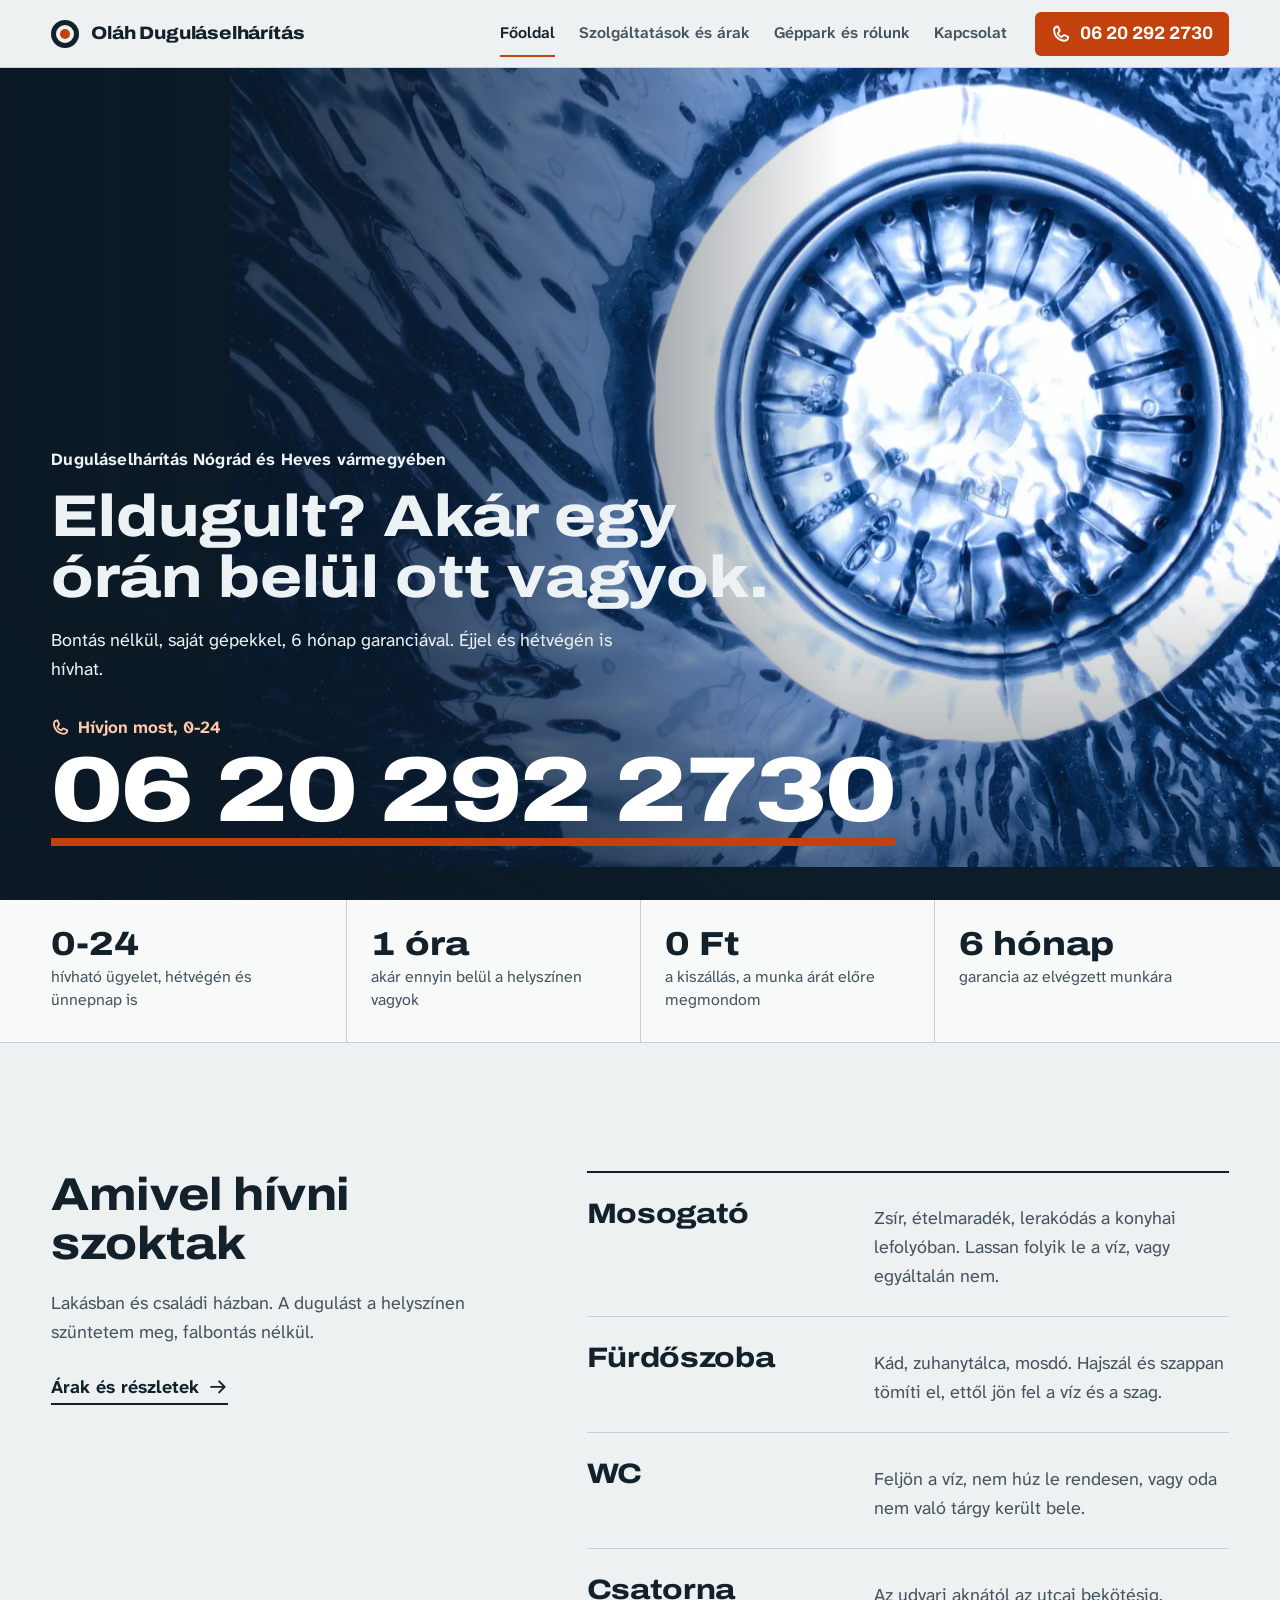
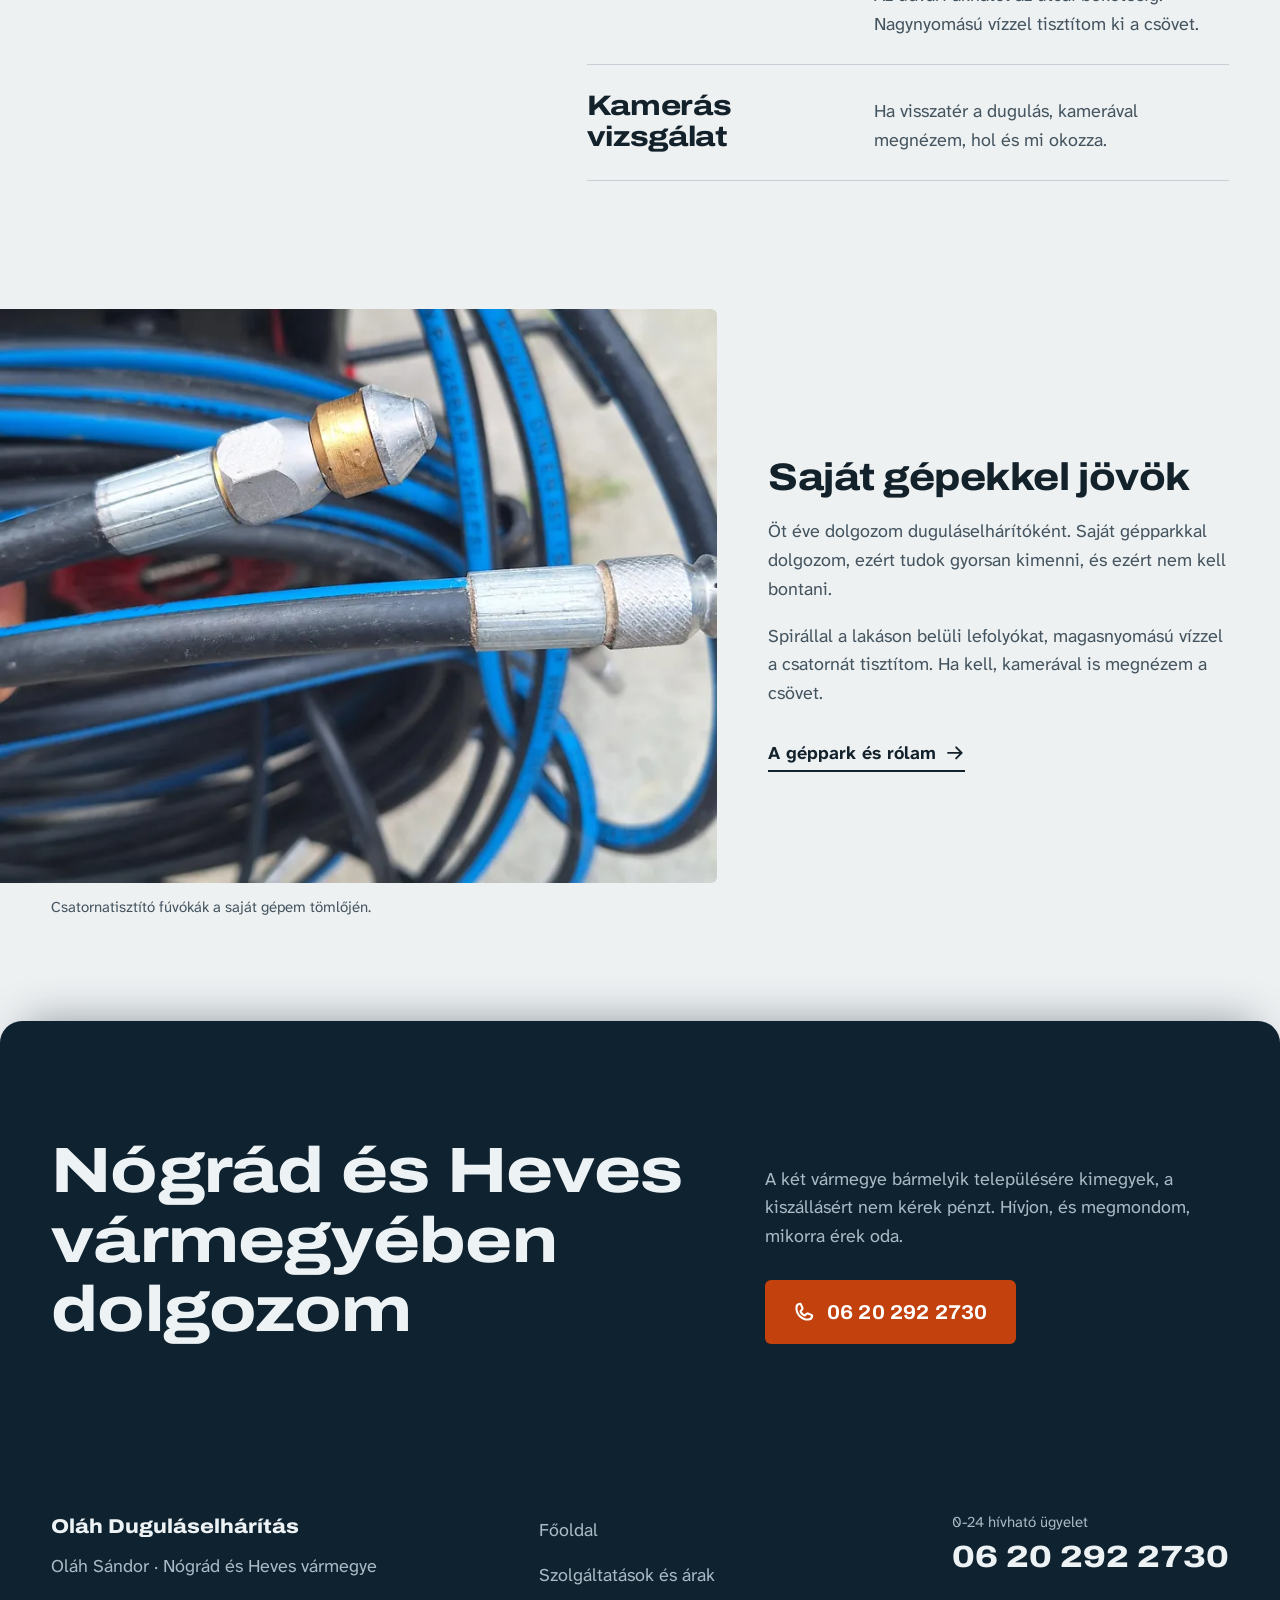
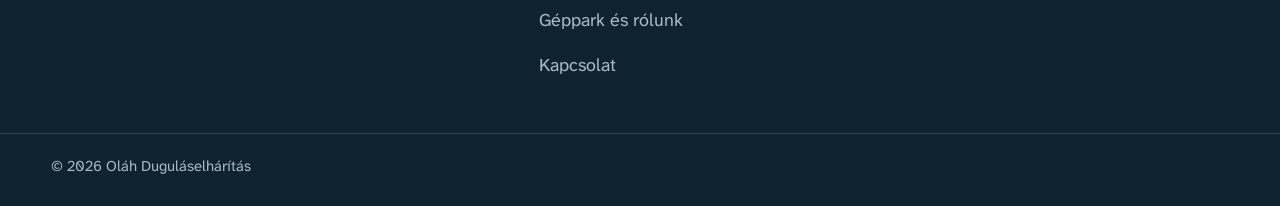
==== index.html @ 094a28f9 "Oláh Duguláselhárítás: 4 oldalas weboldal (főoldal, árak, géppark és rólam, kapcsolat)" ====
<!doctype html>
<!-- Cégnév: „Oláh Duguláselhárítás” munkanév, Sándorral egyeztetendő. Egy helyen állítható: tools/build.mjs, SITE.name -->
<html lang="hu">
<head>
<meta charset="utf-8">
<meta name="viewport" content="width=device-width, initial-scale=1">
<title>Duguláselhárítás 0-24 Nógrád és Heves · Oláh Sándor</title>
<meta name="description" content="Duguláselhárítás Nógrád és Heves vármegyében, 0-24. Akár 1 órán belül, bontás nélkül, ingyenes kiszállással, 6 hónap garanciával.">
<meta name="theme-color" content="#13212B">
<meta property="og:type" content="website">
<meta property="og:locale" content="hu_HU">
<meta property="og:title" content="Duguláselhárítás 0-24 Nógrád és Heves · Oláh Sándor">
<meta property="og:description" content="Duguláselhárítás Nógrád és Heves vármegyében, 0-24. Akár 1 órán belül, bontás nélkül, ingyenes kiszállással, 6 hónap garanciával.">
<meta property="og:image" content="media/gep-1100.webp">
<link rel="icon" href="favicon.svg" type="image/svg+xml">
<link rel="icon" href="favicon.ico" sizes="32x32">
<link rel="apple-touch-icon" href="apple-touch-icon.png">
<link rel="preload" href="fonts/archivo-latin.woff2" as="font" type="font/woff2">
<link rel="stylesheet" href="js/vendor/lenis.css">
<link rel="stylesheet" href="css/site.css?v=1">
<script>document.documentElement.classList.add('js')</script>
<script type="application/ld+json">{"@context":"https://schema.org","@graph":[{"@type":["Plumber","LocalBusiness"],"@id":"#vallalkozas","name":"Oláh Duguláselhárítás","founder":{"@type":"Person","name":"Oláh Sándor"},"telephone":"+36202922730","image":"media/gep-1100.webp","areaServed":[{"@type":"AdministrativeArea","name":"Nógrád vármegye"},{"@type":"AdministrativeArea","name":"Heves vármegye"}],"openingHoursSpecification":{"@type":"OpeningHoursSpecification","dayOfWeek":["Monday","Tuesday","Wednesday","Thursday","Friday","Saturday","Sunday"],"opens":"00:00","closes":"23:59"},"priceRange":"5 000-75 000 Ft","makesOffer":[{"@type":"Offer","itemOffered":{"@type":"Service","name":"Mosogató-duguláselhárítás"},"priceSpecification":{"@type":"PriceSpecification","priceCurrency":"HUF","minPrice":25000,"maxPrice":35000}},{"@type":"Offer","itemOffered":{"@type":"Service","name":"Fürdőszobai duguláselhárítás"},"priceSpecification":{"@type":"PriceSpecification","priceCurrency":"HUF","minPrice":25000,"maxPrice":35000}},{"@type":"Offer","itemOffered":{"@type":"Service","name":"WC-duguláselhárítás"},"priceSpecification":{"@type":"PriceSpecification","priceCurrency":"HUF","minPrice":30000,"maxPrice":45000}},{"@type":"Offer","itemOffered":{"@type":"Service","name":"Woma-csatornatisztítás"},"priceSpecification":{"@type":"PriceSpecification","priceCurrency":"HUF","minPrice":50000,"maxPrice":75000}},{"@type":"Offer","itemOffered":{"@type":"Service","name":"Szennyvízcsatorna-kamerázás"},"priceSpecification":{"@type":"PriceSpecification","priceCurrency":"HUF","minPrice":5000}}]},{"@type":"WebSite","name":"Oláh Duguláselhárítás","inLanguage":"hu"}]}</script>
</head>
<body class="page-fooldal">
<a class="skip" href="#tartalom">Ugrás a tartalomra</a>
<header class="site-head">
  <div class="wrap site-head__in">
    <a class="brand" href="index.html" aria-label="Oláh Duguláselhárítás, főoldal">
      <span class="brand__mark" aria-hidden="true"></span>
      <span class="brand__name">Oláh Duguláselhárítás</span>
    </a>
    <nav class="nav" id="fomenu" aria-label="Főmenü">
      <ul><li><a href="index.html" aria-current="page">Főoldal</a></li><li><a href="arak.html">Szolgáltatások és árak</a></li><li><a href="rolunk.html">Géppark és rólunk</a></li><li><a href="kapcsolat.html">Kapcsolat</a></li></ul>
      <a class="nav__tel" href="tel:+36202922730"><svg class="ico" viewBox="0 0 256 256" aria-hidden="true" focusable="false"><path fill="currentColor" d="M224,154.8l-47.09-21.11-.18-.08a19.94,19.94,0,0,0-19,1.75,13.08,13.08,0,0,0-1.12.84l-22.31,19c-13-7.05-26.43-20.37-33.49-33.21l19.06-22.66a11.76,11.76,0,0,0,.85-1.15,20,20,0,0,0,1.66-18.83,1.42,1.42,0,0,1-.08-.18L101.2,32A20.06,20.06,0,0,0,80.42,20.15,60.27,60.27,0,0,0,28,80c0,81.61,66.39,148,148,148a60.27,60.27,0,0,0,59.85-52.42A20.06,20.06,0,0,0,224,154.8ZM176,204A124.15,124.15,0,0,1,52,80,36.29,36.29,0,0,1,80.48,44.46l18.82,42L80.14,109.28a12,12,0,0,0-.86,1.16A20,20,0,0,0,78,130.08c9.42,19.28,28.83,38.56,48.31,48A20,20,0,0,0,146,176.63a11.63,11.63,0,0,0,1.11-.85l22.43-19.07,42,18.81A36.29,36.29,0,0,1,176,204Z"/></svg><span>06 20 292 2730</span></a>
    </nav>
    <button class="menu-btn" type="button" aria-expanded="false" aria-controls="fomenu">
      <span class="menu-btn__open"><svg class="ico" viewBox="0 0 256 256" aria-hidden="true" focusable="false"><path fill="currentColor" d="M228,128a12,12,0,0,1-12,12H40a12,12,0,0,1,0-24H216A12,12,0,0,1,228,128ZM40,76H216a12,12,0,0,0,0-24H40a12,12,0,0,0,0,24ZM216,180H40a12,12,0,0,0,0,24H216a12,12,0,0,0,0-24Z"/></svg><span class="sr">Menü megnyitása</span></span>
      <span class="menu-btn__close"><svg class="ico" viewBox="0 0 256 256" aria-hidden="true" focusable="false"><path fill="currentColor" d="M208.49,191.51a12,12,0,0,1-17,17L128,145,64.49,208.49a12,12,0,0,1-17-17L111,128,47.51,64.49a12,12,0,0,1,17-17L128,111l63.51-63.52a12,12,0,0,1,17,17L145,128Z"/></svg><span class="sr">Menü bezárása</span></span>
    </button>
  </div>
</header>
<main id="tartalom">
<section class="hero" aria-labelledby="hero-cim">
  <div class="hero__bg" aria-hidden="true">
    <img class="hero__img" src="media/orveny-1600.webp" srcset="media/orveny-1000.webp 1000w, media/orveny-1600.webp 1600w, media/orveny-2400.webp 2400w, media/orveny-3000.webp 3000w" sizes="(max-width: 899px) 200vw, max(116vw, 148vh)" width="3000" height="2999" alt="" fetchpriority="high" decoding="async">
  </div>
  <div class="wrap hero__in">
    <h1 class="hero__title hin" id="hero-cim">
      <span class="kicker">Duguláselhárítás Nógrád és Heves vármegyében</span>
      <span class="hero__main">Eldugult? Akár egy órán belül ott vagyok.</span>
    </h1>
    <p class="hero__lead hin">Bontás nélkül, saját gépekkel, 6&nbsp;hónap garanciával. Éjjel és hétvégén is hívhat.</p>
    <a class="bignum hin" href="tel:+36202922730">
      <span class="bignum__label"><svg class="ico" viewBox="0 0 256 256" aria-hidden="true" focusable="false"><path fill="currentColor" d="M224,154.8l-47.09-21.11-.18-.08a19.94,19.94,0,0,0-19,1.75,13.08,13.08,0,0,0-1.12.84l-22.31,19c-13-7.05-26.43-20.37-33.49-33.21l19.06-22.66a11.76,11.76,0,0,0,.85-1.15,20,20,0,0,0,1.66-18.83,1.42,1.42,0,0,1-.08-.18L101.2,32A20.06,20.06,0,0,0,80.42,20.15,60.27,60.27,0,0,0,28,80c0,81.61,66.39,148,148,148a60.27,60.27,0,0,0,59.85-52.42A20.06,20.06,0,0,0,224,154.8ZM176,204A124.15,124.15,0,0,1,52,80,36.29,36.29,0,0,1,80.48,44.46l18.82,42L80.14,109.28a12,12,0,0,0-.86,1.16A20,20,0,0,0,78,130.08c9.42,19.28,28.83,38.56,48.31,48A20,20,0,0,0,146,176.63a11.63,11.63,0,0,0,1.11-.85l22.43-19.07,42,18.81A36.29,36.29,0,0,1,176,204Z"/></svg>Hívjon most, 0-24</span>
      <span class="bignum__num">06 20 292 2730</span>
    </a>
  </div>
</section>

<section class="facts" aria-label="Amit vállalok">
  <div class="wrap">
    <ul class="facts__list" data-reveal>
      <li><strong>0-24</strong><span>hívható ügyelet, hétvégén és ünnepnap is</span></li>
      <li><strong>1 óra</strong><span>akár ennyin belül a helyszínen vagyok</span></li>
      <li><strong>0 Ft</strong><span>a kiszállás, a munka árát előre megmondom</span></li>
      <li><strong>6 hónap</strong><span>garancia az elvégzett munkára</span></li>
    </ul>
  </div>
</section>

<section class="services" aria-labelledby="szolg-cim">
  <div class="wrap services__grid">
    <div class="services__head">
      <h2 id="szolg-cim">Amivel hívni szoktak</h2>
      <p>Lakásban és családi házban. A dugulást a helyszínen szüntetem meg, falbontás nélkül.</p>
      <a class="textlink" href="arak.html">Árak és részletek<svg class="ico" viewBox="0 0 256 256" aria-hidden="true" focusable="false"><path fill="currentColor" d="M224.49,136.49l-72,72a12,12,0,0,1-17-17L187,140H40a12,12,0,0,1,0-24H187L135.51,64.48a12,12,0,0,1,17-17l72,72A12,12,0,0,1,224.49,136.49Z"/></svg></a>
    </div>
    <ol class="services__list" data-reveal>
      <li>
        <h3>Mosogató</h3>
        <p>Zsír, ételmaradék, lerakódás a konyhai lefolyóban. Lassan folyik le a víz, vagy egyáltalán nem.</p>
      </li>
      <li>
        <h3>Fürdőszoba</h3>
        <p>Kád, zuhanytálca, mosdó. Hajszál és szappan tömíti el, ettől jön fel a víz és a szag.</p>
      </li>
      <li>
        <h3>WC</h3>
        <p>Feljön a víz, nem húz le rendesen, vagy oda nem való tárgy került bele.</p>
      </li>
      <li>
        <h3>Csatorna</h3>
        <p>Az udvari aknától az utcai bekötésig. Nagynyomású vízzel tisztítom ki a csövet.</p>
      </li>
      <li>
        <h3>Kamerás vizsgálat</h3>
        <p>Ha visszatér a dugulás, kamerával megnézem, hol és mi okozza.</p>
      </li>
    </ol>
  </div>
</section>

<section class="own" aria-labelledby="gep-cim">
  <div class="wrap own__grid">
    <figure class="own__fig" data-reveal>
      <img class="own__img" src="media/fuvokak-1400.webp" srcset="media/fuvokak-800.webp 800w, media/fuvokak-1400.webp 1400w, media/fuvokak-2000.webp 2000w" sizes="(max-width: 899px) 92vw, 48vw" width="2000" height="1600" alt="Csatornatisztító fúvókák a nagynyomású tömlő végén" loading="lazy" decoding="async">
      <figcaption>Csatornatisztító fúvókák a saját gépem tömlőjén.</figcaption>
    </figure>
    <div class="own__text" data-reveal>
      <h2 id="gep-cim">Saját gépekkel jövök</h2>
      <p>Öt éve dolgozom duguláselhárítóként. Saját gépparkkal dolgozom, ezért tudok gyorsan kimenni, és ezért nem kell bontani.</p>
      <p>Spirállal a lakáson belüli lefolyókat, magasnyomású vízzel a csatornát tisztítom. Ha kell, kamerával is megnézem a csövet.</p>
      <a class="textlink" href="rolunk.html">A géppark és rólam<svg class="ico" viewBox="0 0 256 256" aria-hidden="true" focusable="false"><path fill="currentColor" d="M224.49,136.49l-72,72a12,12,0,0,1-17-17L187,140H40a12,12,0,0,1,0-24H187L135.51,64.48a12,12,0,0,1,17-17l72,72A12,12,0,0,1,224.49,136.49Z"/></svg></a>
    </div>
  </div>
</section>

<section class="area" aria-labelledby="terulet-cim">
  <div class="wrap area__grid">
    <h2 id="terulet-cim" data-reveal>Nógrád és Heves vármegyében dolgozom</h2>
    <div class="area__body" data-reveal>
      <p>A két vármegye bármelyik településére kimegyek, a kiszállásért nem kérek pénzt. Hívjon, és megmondom, mikorra érek oda.</p>
      <a class="btn btn--accent" href="tel:+36202922730"><svg class="ico" viewBox="0 0 256 256" aria-hidden="true" focusable="false"><path fill="currentColor" d="M224,154.8l-47.09-21.11-.18-.08a19.94,19.94,0,0,0-19,1.75,13.08,13.08,0,0,0-1.12.84l-22.31,19c-13-7.05-26.43-20.37-33.49-33.21l19.06-22.66a11.76,11.76,0,0,0,.85-1.15,20,20,0,0,0,1.66-18.83,1.42,1.42,0,0,1-.08-.18L101.2,32A20.06,20.06,0,0,0,80.42,20.15,60.27,60.27,0,0,0,28,80c0,81.61,66.39,148,148,148a60.27,60.27,0,0,0,59.85-52.42A20.06,20.06,0,0,0,224,154.8ZM176,204A124.15,124.15,0,0,1,52,80,36.29,36.29,0,0,1,80.48,44.46l18.82,42L80.14,109.28a12,12,0,0,0-.86,1.16A20,20,0,0,0,78,130.08c9.42,19.28,28.83,38.56,48.31,48A20,20,0,0,0,146,176.63a11.63,11.63,0,0,0,1.11-.85l22.43-19.07,42,18.81A36.29,36.29,0,0,1,176,204Z"/></svg><span>06 20 292 2730</span></a>
    </div>
  </div>
</section>
</main>
<footer class="site-foot">
  <div class="wrap site-foot__in">
    <div class="site-foot__brand">
      <p class="site-foot__name">Oláh Duguláselhárítás</p>
      <p>Oláh Sándor · Nógrád és Heves vármegye</p>
    </div>
    <ul class="site-foot__nav"><li><a href="index.html">Főoldal</a></li><li><a href="arak.html">Szolgáltatások és árak</a></li><li><a href="rolunk.html">Géppark és rólunk</a></li><li><a href="kapcsolat.html">Kapcsolat</a></li></ul>
    <div class="site-foot__call"><span>0-24 hívható ügyelet</span><a class="site-foot__tel" href="tel:+36202922730">06 20 292 2730</a></div>
  </div>
  <div class="wrap site-foot__base"><p>© 2026 Oláh Duguláselhárítás</p></div>
</footer>
<nav class="callbar-wrap" aria-label="Gyors hívás"><a class="callbar" href="tel:+36202922730"><svg class="ico" viewBox="0 0 256 256" aria-hidden="true" focusable="false"><path fill="currentColor" d="M224,154.8l-47.09-21.11-.18-.08a19.94,19.94,0,0,0-19,1.75,13.08,13.08,0,0,0-1.12.84l-22.31,19c-13-7.05-26.43-20.37-33.49-33.21l19.06-22.66a11.76,11.76,0,0,0,.85-1.15,20,20,0,0,0,1.66-18.83,1.42,1.42,0,0,1-.08-.18L101.2,32A20.06,20.06,0,0,0,80.42,20.15,60.27,60.27,0,0,0,28,80c0,81.61,66.39,148,148,148a60.27,60.27,0,0,0,59.85-52.42A20.06,20.06,0,0,0,224,154.8ZM176,204A124.15,124.15,0,0,1,52,80,36.29,36.29,0,0,1,80.48,44.46l18.82,42L80.14,109.28a12,12,0,0,0-.86,1.16A20,20,0,0,0,78,130.08c9.42,19.28,28.83,38.56,48.31,48A20,20,0,0,0,146,176.63a11.63,11.63,0,0,0,1.11-.85l22.43-19.07,42,18.81A36.29,36.29,0,0,1,176,204Z"/></svg><span>Hívás</span><span class="callbar__num">06 20 292 2730</span></a></nav>
<script src="js/vendor/gsap.min.js" defer></script>
<script src="js/vendor/ScrollTrigger.min.js" defer></script>
<script src="js/vendor/lenis.min.js" defer></script>
<script src="js/site.js?v=1" defer></script>
</body>
</html>
---- js/vendor/lenis.css ----
html.lenis,
html.lenis body {
  height: auto;
}

.lenis:not(.lenis-autoToggle).lenis-stopped {
  overflow: clip;
}

.lenis [data-lenis-prevent],
.lenis [data-lenis-prevent-wheel],
.lenis [data-lenis-prevent-touch],
.lenis [data-lenis-prevent-vertical],
.lenis [data-lenis-prevent-horizontal] {
  overscroll-behavior: contain;
}

.lenis.lenis-smooth iframe {
  pointer-events: none;
}

.lenis.lenis-autoToggle {
  transition-property: overflow;
  transition-duration: 1ms;
  transition-behavior: allow-discrete;
}
---- css/site.css ----
/* Oláh Duguláselhárítás · site.css
   Irány: „szerelő-munkalap”. Csempe-szürke papír, éjkék tinta, egy rozsdanarancs akcent (csak hívásra).
   Betűk lokálisan: Archivo (változó szélesség, display és számok), Atkinson Hyperlegible Next (törzs). */

@font-face{font-family:'Archivo';font-style:normal;font-weight:100 900;font-stretch:62% 125%;font-display:swap;
  src:url(../fonts/archivo-latin-ext.woff2) format('woff2');
  unicode-range:U+0100-02BA,U+02BD-02C5,U+02C7-02CC,U+02CE-02D7,U+02DD-02FF,U+0304,U+0308,U+0329,U+1D00-1DBF,U+1E00-1E9F,U+1EF2-1EFF,U+2020,U+20A0-20AB,U+20AD-20C0,U+2113,U+2C60-2C7F,U+A720-A7FF}
@font-face{font-family:'Archivo';font-style:normal;font-weight:100 900;font-stretch:62% 125%;font-display:swap;
  src:url(../fonts/archivo-latin.woff2) format('woff2');
  unicode-range:U+0000-00FF,U+0131,U+0152-0153,U+02BB-02BC,U+02C6,U+02DA,U+02DC,U+0304,U+0308,U+0329,U+2000-206F,U+20AC,U+2122,U+2191,U+2193,U+2212,U+2215,U+FEFF,U+FFFD}
@font-face{font-family:'Atkinson';font-style:normal;font-weight:200 800;font-display:swap;
  src:url(../fonts/atkinson-latin-ext.woff2) format('woff2');
  unicode-range:U+0100-02BA,U+02BD-02C5,U+02C7-02CC,U+02CE-02D7,U+02DD-02FF,U+0304,U+0308,U+0329,U+1D00-1DBF,U+1E00-1E9F,U+1EF2-1EFF,U+2020,U+20A0-20AB,U+20AD-20C0,U+2113,U+2C60-2C7F,U+A720-A7FF}
@font-face{font-family:'Atkinson';font-style:normal;font-weight:200 800;font-display:swap;
  src:url(../fonts/atkinson-latin.woff2) format('woff2');
  unicode-range:U+0000-00FF,U+0131,U+0152-0153,U+02BB-02BC,U+02C6,U+02DA,U+02DC,U+0304,U+0308,U+0329,U+2000-206F,U+20AC,U+2122,U+2191,U+2193,U+2212,U+2215,U+FEFF,U+FFFD}

:root{
  --paper:#EEF1F2;      /* alap: csempe-szürke */
  --sheet:#F8FAFA;      /* felület */
  --white:#FFFFFF;      /* gép-fotók fehér háttere */
  --ink:#13212B;        /* tinta: éjkék, a saját fotók árnyékából */
  --ink-2:#44545F;      /* halk tinta, 7:1 a papíron */
  --line:#C5CFD5;       /* hajszálvonal */
  --deep:#0F2230;       /* mély szekció, az örvény-kép tónusa */
  --on-deep:#EDF2F4;
  --on-deep-2:#A9BAC4;  /* halk szöveg sötéten, 8:1 */
  --accent:#C2410C;     /* rozsdanarancs: csak hívás és ár-kiemelés */
  --accent-hi:#A8380A;

  --f-display:'Archivo',Arial Narrow,Arial,sans-serif;
  --f-body:'Atkinson',Verdana,Arial,sans-serif;

  --gut:clamp(20px,4vw,56px);
  --max:1320px;
  --head-h:68px;
  --r:6px;
  --ease:cubic-bezier(.16,1,.3,1);
}

/* ---- Lenis + alap ---- */
*,*::before,*::after{box-sizing:border-box}
html{scroll-behavior:auto;-webkit-text-size-adjust:100%}
body{margin:0;overflow-x:clip;background:var(--paper);color:var(--ink);
  font-family:var(--f-body);font-size:1.125rem;line-height:1.6}
img{display:block;max-width:100%;height:auto}
a{color:inherit}
[hidden]{display:none!important}
h1,h2,h3{font-family:var(--f-display);font-stretch:112%;font-weight:760;line-height:1.08;letter-spacing:-.012em;margin:0;text-wrap:balance}
p{margin:0 0 1em}
p:last-child{margin-bottom:0}
.sr{position:absolute!important;width:1px;height:1px;overflow:hidden;clip:rect(0 0 0 0);white-space:nowrap}
.wrap{width:100%;max-width:calc(var(--max) + 2*var(--gut));margin-inline:auto;padding-inline:var(--gut)}
.ico{width:1.1em;height:1.1em;flex:none}
:focus-visible{outline:3px solid var(--accent);outline-offset:3px;border-radius:2px}
.skip{position:absolute;left:12px;top:-60px;z-index:100;background:var(--ink);color:var(--paper);padding:10px 16px;border-radius:var(--r);text-decoration:none}
.skip:focus{top:12px}
.kicker{display:block;font-family:var(--f-body);font-size:1rem;font-weight:700;letter-spacing:.01em;line-height:1.4;margin-bottom:.9rem;color:var(--ink-2)}

/* ---- gombok, linkek ---- */
.btn{display:inline-flex;align-items:center;gap:.6em;min-height:56px;padding:.8em 1.4em;border-radius:var(--r);
  font-family:var(--f-display);font-stretch:108%;font-weight:700;font-size:1.25rem;letter-spacing:.01em;text-decoration:none;
  font-variant-numeric:tabular-nums;transition:background-color .25s var(--ease),transform .2s var(--ease)}
.btn--accent{background:var(--accent);color:var(--white)}
.btn--accent:hover{background:var(--accent-hi)}
.btn:active{transform:translateY(1px)}
.btn--block{display:flex;justify-content:center;width:100%}
.textlink{display:inline-flex;align-items:center;gap:.5em;font-weight:700;text-decoration:none;
  border-bottom:2px solid currentColor;padding-bottom:2px}
.textlink .ico{transition:transform .25s var(--ease)}
.textlink:hover .ico{transform:translateX(4px)}

/* ---- fejléc ---- */
.site-head{position:sticky;top:0;z-index:40;height:var(--head-h);background:var(--paper);border-bottom:1px solid var(--line)}
.site-head__in{height:100%;display:flex;align-items:center;gap:24px}
.brand{display:flex;align-items:center;gap:12px;text-decoration:none;margin-right:auto;min-height:44px}
.brand__mark{width:28px;height:28px;border-radius:50%;border:5px solid var(--ink);position:relative;flex:none}
.brand__mark::after{content:"";position:absolute;inset:4px;border-radius:50%;background:var(--accent)}
.brand__name{font-family:var(--f-display);font-stretch:112%;font-weight:800;font-size:1.125rem;letter-spacing:-.01em;white-space:nowrap}
.nav{display:flex;align-items:center;gap:28px}
.nav ul{display:flex;gap:24px;list-style:none;margin:0;padding:0}
.nav ul a{display:inline-block;padding:10px 0;text-decoration:none;font-size:1rem;font-weight:600;color:var(--ink-2);border-bottom:2px solid transparent}
.nav ul a:hover{color:var(--ink)}
.nav ul a[aria-current="page"]{color:var(--ink);border-bottom-color:var(--accent)}
.nav__tel{display:inline-flex;align-items:center;gap:.5em;min-height:44px;padding:0 16px;border-radius:var(--r);
  background:var(--accent);color:var(--white);text-decoration:none;font-family:var(--f-display);font-stretch:104%;font-weight:700;
  font-variant-numeric:tabular-nums;white-space:nowrap}
.nav__tel:hover{background:var(--accent-hi)}
.menu-btn{display:none}

@media (max-width:1079px){
  .menu-btn{display:inline-flex;align-items:center;justify-content:center;width:48px;height:48px;margin-right:-10px;
    border:0;background:transparent;color:var(--ink);cursor:pointer;font-size:1.5rem}
  .menu-btn__open,.menu-btn__close{display:inline-flex}
  .menu-btn__close{display:none}
  .menu-open .menu-btn__open{display:none}
  .menu-open .menu-btn__close{display:inline-flex}
  .nav{position:fixed;inset:var(--head-h) 0 0 0;z-index:39;background:var(--paper);flex-direction:column;align-items:stretch;
    gap:0;padding:12px var(--gut) 40px;overflow-y:auto;visibility:hidden;opacity:0;transform:translateY(-8px);
    transition:opacity .25s var(--ease),transform .25s var(--ease),visibility 0s .25s}
  .menu-open .nav{visibility:visible;opacity:1;transform:none;transition:opacity .25s var(--ease),transform .25s var(--ease)}
  .nav ul{flex-direction:column;gap:0}
  .nav ul li{border-bottom:1px solid var(--line)}
  .nav ul a{display:block;padding:18px 0;font-family:var(--f-display);font-stretch:110%;font-weight:700;font-size:1.5rem;color:var(--ink);border:0}
  .nav ul a[aria-current="page"]{color:var(--accent)}
  .nav__tel{margin-top:28px;min-height:60px;justify-content:center;font-size:1.25rem}
}

/* ---- mobil hívósáv ---- */
.callbar{display:none}
@media (max-width:899px){
  body{padding-bottom:calc(64px + env(safe-area-inset-bottom))}
  .callbar{position:fixed;left:0;right:0;bottom:0;z-index:45;display:flex;align-items:center;justify-content:center;gap:.55em;
    height:calc(64px + env(safe-area-inset-bottom));padding-bottom:env(safe-area-inset-bottom);
    background:var(--accent);color:var(--white);text-decoration:none;font-family:var(--f-display);font-stretch:108%;font-weight:800;font-size:1.25rem;
    box-shadow:0 -6px 18px rgba(15,34,48,.18)}
  .callbar .ico{width:1.3em;height:1.3em}
  .callbar__num{font-weight:600;font-variant-numeric:tabular-nums;opacity:.95}
  .callbar__num::before{content:"·";margin-right:.55em}
  .menu-open .callbar{display:none}
}

/* ---- lábléc ---- */
.site-foot{background:var(--deep);color:var(--on-deep);padding:64px 0 28px}
.site-foot__in{display:grid;grid-template-columns:1.2fr 1fr auto;gap:40px;align-items:start}
.site-foot__name{font-family:var(--f-display);font-stretch:112%;font-weight:800;font-size:1.25rem;margin-bottom:.5em}
.site-foot__brand p:not(.site-foot__name){color:var(--on-deep-2);margin:0}
.site-foot__nav{list-style:none;margin:0;padding:0;display:grid;gap:4px}
.site-foot__nav a{display:inline-block;padding:6px 0;text-decoration:none;color:var(--on-deep-2)}
.site-foot__nav a:hover{color:var(--on-deep)}
.site-foot__call{display:grid;gap:8px;justify-items:start}
.site-foot__call span{color:var(--on-deep-2);font-size:.9375rem}
.site-foot__tel{font-family:var(--f-display);font-stretch:118%;font-weight:800;font-size:clamp(1.5rem,2.4vw,2.25rem);text-decoration:none;
  font-variant-numeric:tabular-nums;white-space:nowrap;line-height:1}
.site-foot__tel:hover{color:#fff}
.site-foot__base{margin-top:48px;padding-top:20px;border-top:1px solid rgba(237,242,244,.16);color:var(--on-deep-2);font-size:.9375rem}
@media (max-width:899px){
  .site-foot__in{grid-template-columns:1fr;gap:28px}
  .site-foot__call{order:-1}
}

/* ---- belépő (csak a hajtás alatt, JS adja; JS nélkül minden látszik) ---- */
.rv{opacity:0;transform:translateY(10px)}
.rv.in{opacity:1;transform:none;transition:opacity .7s var(--ease),transform .7s var(--ease)}

/* ======================= FŐOLDAL ======================= */
.hero{position:relative;min-height:calc(100svh - var(--head-h));display:flex;align-items:flex-end;overflow:hidden;
  background:var(--deep);color:var(--on-deep);isolation:isolate;
  --dx:76%;--dy:38%;--s:max(116vw,148svh)}
.hero__bg{position:absolute;inset:0;z-index:-1}
.hero__img{position:absolute;max-width:none;width:var(--s);height:var(--s);
  left:calc(var(--dx) - var(--s)*.5);top:calc(var(--dy) - var(--s)*.675);
  transform-origin:50% 67.6%;will-change:transform}
/* olvashatóság: a kép saját mély tónusában, a szöveghez horgonyozva (nem teljes fólia) */
.hero__bg::after{content:"";position:absolute;inset:0;
  background:
    linear-gradient(90deg,rgba(11,24,36,.86) 0,rgba(11,24,36,.74) 28%,rgba(11,24,36,.38) 50%,rgba(11,24,36,0) 66%),
    linear-gradient(0deg,rgba(11,24,36,.55) 0,rgba(11,24,36,0) 40%)}
.hero__in{padding-top:48px;padding-bottom:clamp(36px,6vh,80px)}
.hero__title{font-size:inherit}
.hero__title .kicker{color:var(--on-deep);font-size:1.0625rem}
.hero__main{display:block;font-size:clamp(2.1rem,min(4.6vw,7.2vh),4.5rem);font-stretch:116%;font-weight:780;line-height:1.04;max-width:12.5em}
.hero__lead{font-size:clamp(1.125rem,1.4vw,1.3rem);max-width:34em;margin:1.1rem 0 clamp(1.2rem,3.4vh,2.2rem);color:var(--on-deep)}
.bignum{display:inline-flex;flex-direction:column;gap:6px;text-decoration:none;color:var(--white)}
.bignum__label{display:inline-flex;align-items:center;gap:.5em;font-weight:700;font-size:1.0625rem;color:#FFC9AC}
.bignum__num{font-family:var(--f-display);font-stretch:122%;font-weight:850;line-height:.95;letter-spacing:-.02em;
  font-size:clamp(2.6rem,min(7.2vw,11vh),7rem);font-variant-numeric:tabular-nums;white-space:nowrap;
  padding-bottom:.12em;background:linear-gradient(var(--accent),var(--accent)) 0 100%/100% .09em no-repeat}
.bignum:hover .bignum__num{background-size:100% .16em}
.js .hero .hin{opacity:0;transform:translateY(14px)}
.js .hero.is-in .hin{opacity:1;transform:none;transition:opacity .8s var(--ease),transform .8s var(--ease)}
.js .hero.is-in .hin:nth-child(2){transition-delay:.08s}
.js .hero.is-in .hin:nth-child(3){transition-delay:.16s}
@media (max-width:899px){
  .hero{--dx:50%;--dy:min(30%,240px);--s:200vw}
  .hero__img{-webkit-mask-image:linear-gradient(to bottom,#000 62%,transparent 98%);mask-image:linear-gradient(to bottom,#000 62%,transparent 98%)}
  .hero__bg::after{background:linear-gradient(to top,rgba(11,24,36,.94) 0,rgba(11,24,36,.82) 48%,rgba(11,24,36,0) 78%)}
  .hero{min-height:calc(100svh - var(--head-h) - 64px)}
  .hero__in{padding-top:clamp(180px,30svh,280px);padding-bottom:28px}
  .hero__lead{margin-bottom:1.4rem}
}
@media (max-width:420px){
  .bignum__num{font-stretch:100%;font-size:min(3.1rem,calc((100vw - 2*var(--gut))/7.2))}
}

.facts{background:var(--sheet);border-bottom:1px solid var(--line)}
.facts__list{list-style:none;margin:0;padding:0;display:grid;grid-template-columns:repeat(4,1fr)}
.facts__list li{padding:28px 24px 30px;border-left:1px solid var(--line);display:grid;gap:4px;align-content:start}
.facts__list li:first-child{border-left:0;padding-left:0}
.facts__list strong{font-family:var(--f-display);font-stretch:118%;font-weight:800;font-size:clamp(1.75rem,2.6vw,2.5rem);line-height:1;font-variant-numeric:tabular-nums}
.facts__list span{color:var(--ink-2);font-size:1rem;line-height:1.45}
@media (max-width:899px){
  .facts__list{grid-template-columns:1fr 1fr}
  .facts__list li{padding:22px 16px 22px 0;border-left:0}
  .facts__list li:nth-child(even){padding-left:16px;border-left:1px solid var(--line)}
  .facts__list li:nth-child(n+3){border-top:1px solid var(--line)}
}

.services{padding:clamp(72px,10vw,140px) 0}
.services__grid{display:grid;grid-template-columns:5fr 7fr;gap:clamp(32px,6vw,96px);align-items:start}
.services__head{position:sticky;top:calc(var(--head-h) + 40px)}
.services__head h2{font-size:clamp(2rem,3.6vw,3.25rem);margin-bottom:1.2rem}
.services__head p{color:var(--ink-2);max-width:26em;margin-bottom:1.6rem}
.services__list{list-style:none;margin:0;padding:0;border-top:2px solid var(--ink)}
.services__list li{display:grid;grid-template-columns:minmax(0,1fr) minmax(0,1.35fr);gap:24px;padding:26px 0;border-bottom:1px solid var(--line)}
.services__list h3{font-size:clamp(1.5rem,2.2vw,2rem);font-stretch:118%}
.services__list p{color:var(--ink-2);margin:0;padding-top:.3em}
@media (max-width:899px){
  .services__grid{grid-template-columns:1fr}
  .services__head{position:static}
  .services__list li{grid-template-columns:1fr;gap:6px;padding:20px 0}
}

.own{padding:0 0 clamp(64px,8vw,112px)}
.own__grid{display:grid;grid-template-columns:repeat(12,minmax(0,1fr));gap:clamp(24px,4vw,64px);align-items:center}
.own__fig{grid-column:1/8;margin:0 0 0 calc(-1*var(--gut))}
.own__img{width:100%;aspect-ratio:5/4;object-fit:cover;border-radius:0 var(--r) var(--r) 0}
.own__fig figcaption{font-size:.9375rem;color:var(--ink-2);margin-top:12px;padding-left:var(--gut)}
.own__text{grid-column:8/13}
.own__text h2{font-size:clamp(1.85rem,3vw,2.75rem);margin-bottom:1.2rem}
.own__text p{color:var(--ink-2)}
.own__text .textlink{margin-top:.8rem;color:var(--ink)}
@media (max-width:899px){
  .own__fig,.own__text{grid-column:1/-1}
  .own__fig{margin-right:calc(-1*var(--gut))}
  .own__img{border-radius:0}
}

.area{position:relative;background:var(--deep);color:var(--on-deep);border-radius:22px 22px 0 0;
  padding:clamp(64px,9vw,120px) 0 clamp(64px,8vw,104px);box-shadow:0 -24px 40px -26px rgba(15,34,48,.45)}
.area__grid{display:grid;grid-template-columns:7fr 5fr;gap:clamp(32px,5vw,80px);align-items:end}
.area h2{font-size:clamp(2.25rem,5vw,4.5rem);font-stretch:120%;max-width:11em}
.area__body p{color:var(--on-deep-2);margin-bottom:1.8rem;max-width:28em}
.area + .site-foot{padding-top:24px}
@media (max-width:899px){.area__grid{grid-template-columns:1fr}}

/* ======================= ÁRAK ======================= */
.phead{padding:clamp(64px,9vw,128px) 0 clamp(40px,5vw,64px);text-align:center}
.phead h1{font-size:clamp(2.5rem,6vw,5.5rem);font-stretch:120%;max-width:12em;margin-inline:auto}
.phead .kicker{color:var(--accent)}
.phead__lead{font-size:clamp(1.125rem,1.4vw,1.3rem);color:var(--ink-2);max-width:34em;margin:1.4rem auto 0}

.sheet{padding-bottom:clamp(56px,7vw,96px)}
.sheet__grid{display:grid;grid-template-columns:minmax(0,8fr) minmax(0,4fr);gap:clamp(28px,4vw,64px);align-items:start}
.sheet__main{background:var(--sheet);border:1px solid var(--line);border-radius:var(--r);padding:clamp(20px,3.4vw,48px)}
.prices{width:100%;border-collapse:collapse}
.prices tr{border-bottom:1px solid var(--line)}
.prices tr:first-child{border-top:2px solid var(--ink)}
.prices th,.prices td{padding:24px 0;vertical-align:baseline;text-align:left}
.prices th{font-weight:400;padding-right:24px}
.prices__name{display:block;font-family:var(--f-display);font-stretch:112%;font-weight:760;font-size:clamp(1.25rem,1.8vw,1.6rem);line-height:1.2}
.prices__desc{display:block;color:var(--ink-2);font-size:1rem;margin-top:4px}
.prices__val{text-align:right!important;white-space:nowrap;font-family:var(--f-display);font-stretch:108%;font-weight:800;
  font-size:clamp(1.25rem,1.9vw,1.75rem);font-variant-numeric:tabular-nums;color:var(--ink)}
.sheet__note{margin-top:24px;padding-left:16px;border-left:3px solid var(--accent);color:var(--ink-2);font-size:1rem;max-width:40em}
.sheet__aside{position:sticky;top:calc(var(--head-h) + 32px)}
.callcard{background:var(--deep);color:var(--on-deep);border-radius:var(--r);padding:32px 28px}
.callcard__title{font-family:var(--f-display);font-stretch:112%;font-weight:760;font-size:1.5rem;line-height:1.15;margin-bottom:.7em}
.callcard p{color:var(--on-deep-2)}
.callcard__title{color:var(--on-deep)!important}
.callcard .btn{margin:22px 0 14px}
.callcard__small{font-size:.9375rem}
@media (max-width:899px){
  .sheet__grid{grid-template-columns:1fr}
  .sheet__aside{position:static}
  .sheet__main{margin-inline:calc(-1*var(--gut));border-radius:0;border-inline:0}
  .prices tr{display:grid;grid-template-columns:1fr;padding:18px 0}
  .prices th,.prices td{padding:0}
  .prices__val{text-align:left!important;margin-top:8px;color:var(--accent)}
}

.included{padding:clamp(56px,7vw,96px) 0;background:var(--sheet);border-top:1px solid var(--line)}
.included__grid{display:grid;grid-template-columns:minmax(0,3fr) minmax(0,7fr);gap:clamp(32px,6vw,96px);align-items:center}
.included__fig{margin:0}
.included__img{width:100%;aspect-ratio:4/5;object-fit:cover;object-position:50% 50%;border-radius:var(--r)}
.included h2{font-size:clamp(2rem,3.6vw,3.25rem);margin-bottom:2rem}
.included__list{margin:0;display:grid;grid-template-columns:1fr 1fr;gap:32px 40px}
.included__list div{padding-top:18px;border-top:2px solid var(--ink)}
.included__list dt{font-family:var(--f-display);font-stretch:112%;font-weight:760;font-size:1.375rem;margin-bottom:6px}
.included__list dd{margin:0;color:var(--ink-2)}
@media (max-width:899px){
  .included__grid{grid-template-columns:1fr}
  .included__fig{max-width:340px}
  .included__list{grid-template-columns:1fr;gap:24px}
}

/* ======================= GÉPPARK ÉS RÓLAM ======================= */
.about-head{padding:clamp(56px,8vw,112px) 0 clamp(40px,5vw,72px)}
.about-head__grid{display:grid;grid-template-columns:repeat(12,minmax(0,1fr));gap:clamp(20px,3vw,48px) clamp(24px,4vw,64px)}
.about-head h1{grid-column:1/-1;font-size:clamp(2.5rem,6.4vw,6.25rem);font-stretch:122%;line-height:.98;max-width:13.5em}
.about-head__text{grid-column:5/13;columns:2;column-gap:clamp(24px,4vw,56px);color:var(--ink-2);margin-top:clamp(8px,2vw,24px)}
.about-head__text p{break-inside:avoid}
@media (max-width:899px){
  .about-head__text{grid-column:1/-1;columns:1}
}

.pair{padding-bottom:clamp(72px,9vw,128px)}
.pair__grid{display:grid;grid-template-columns:repeat(12,minmax(0,1fr));gap:clamp(24px,4vw,64px);align-items:center}
.pair__a{grid-column:1/8;margin:0}
.pair__img{width:100%;aspect-ratio:1;object-fit:cover;border-radius:var(--r)}
.pair__a figcaption{font-size:.9375rem;color:var(--ink-2);margin-top:12px}
.pair__facts{grid-column:8/13}
.pair__facts p{color:var(--ink-2);margin:0 0 28px;max-width:20em}
.pair__facts .pair__big{font-family:var(--f-display);font-stretch:122%;font-weight:850;font-size:clamp(3rem,6vw,5.5rem);line-height:.95;color:var(--ink);margin:0 0 8px}
@media (max-width:899px){
  .pair__a,.pair__facts{grid-column:1/-1}
  .pair__facts{padding-bottom:0;display:grid;grid-template-columns:auto 1fr;gap:6px 20px;align-items:center}
  .pair__facts p{margin:0}
  .pair__facts .pair__big{font-size:2.5rem;margin:0}
}

.fleet{padding:clamp(72px,9vw,128px) 0;background:var(--sheet);border-top:1px solid var(--line)}
.fleet__title{font-size:clamp(2rem,4vw,3.5rem);margin-bottom:clamp(36px,5vw,64px);max-width:12em}
.machine h3{font-size:clamp(1.4rem,2vw,1.85rem);font-stretch:114%;margin-bottom:.5em}
.machine p{color:var(--ink-2)}
.machine__type{font-family:var(--f-display);font-stretch:100%;font-weight:600;letter-spacing:.04em;margin-top:-.2em}
.machine__fig{margin:0;background:var(--white);border:1px solid var(--line);border-radius:var(--r);overflow:hidden}
.machine__fig--white .machine__img{width:100%;height:auto}
.machine--wide{display:grid;grid-template-columns:minmax(0,8fr) minmax(0,4fr);gap:clamp(24px,4vw,56px);align-items:center;margin-bottom:clamp(56px,7vw,96px)}
.machine--wide .machine__fig{padding:clamp(16px,2.5vw,40px)}
.machine-pair{display:grid;grid-template-columns:1fr 1fr;gap:clamp(24px,4vw,56px);align-items:start;margin-bottom:clamp(56px,7vw,96px)}
.machine--card .machine__fig{margin-bottom:20px}
.machine--small{display:grid;grid-template-columns:auto minmax(0,1fr);gap:clamp(20px,4vw,56px);align-items:center;
  max-width:820px;margin-left:auto;padding-top:32px;border-top:2px solid var(--ink)}
.machine__fig--small{width:min(300px,38vw)}
@media (max-width:899px){
  .machine--wide{grid-template-columns:1fr}
  .machine-pair{grid-template-columns:1fr}
  .machine--small{grid-template-columns:1fr}
  .machine__fig--small{width:min(300px,70vw)}
}

.promise{background:var(--deep);color:var(--on-deep);padding:clamp(64px,9vw,120px) 0}
.promise__grid{display:grid;grid-template-columns:5fr 7fr;gap:28px clamp(32px,5vw,80px);align-items:start}
.promise h2{font-size:clamp(2.25rem,4.6vw,4rem);font-stretch:120%}
.promise__list{list-style:none;margin:0;padding:0;counter-reset:p}
.promise__list li{font-family:var(--f-display);font-stretch:110%;font-weight:600;font-size:clamp(1.25rem,1.9vw,1.6rem);line-height:1.3;
  padding:16px 0;border-bottom:1px solid rgba(237,242,244,.18)}
.promise__list li:first-child{border-top:1px solid rgba(237,242,244,.18)}
.promise .btn{grid-column:2}
@media (max-width:899px){
  .promise__grid{grid-template-columns:1fr}
  .promise .btn{grid-column:1}
}

/* ======================= KAPCSOLAT ======================= */
.contact{padding:clamp(64px,9vw,128px) 0 clamp(56px,7vw,96px)}
.contact__in{width:100%}
.contact__title{font-size:clamp(1.5rem,2.6vw,2.25rem);font-stretch:112%;max-width:18em}
.contact__title .kicker{color:var(--accent)}
.contact__num{display:block;width:max-content;max-width:100%;margin:clamp(20px,3vw,40px) 0 clamp(16px,2vw,24px);
  font-family:var(--f-display);font-stretch:125%;font-weight:850;line-height:.92;letter-spacing:-.03em;
  font-size:clamp(2.5rem,9.4vw,9.5rem);font-variant-numeric:tabular-nums;white-space:nowrap;text-decoration:none;color:var(--ink);
  padding-bottom:.08em;background:linear-gradient(var(--accent),var(--accent)) 0 100%/100% .07em no-repeat}
.contact__num:hover{color:var(--accent-hi)}
.contact__sub{font-size:clamp(1.125rem,1.4vw,1.3rem);color:var(--ink-2)}
@media (max-width:420px){
  .contact__num{font-stretch:100%;font-size:calc((100vw - 2*var(--gut))/7.2)}
}

.details{padding:clamp(56px,8vw,104px) 0 clamp(72px,9vw,128px);background:var(--sheet);border-top:1px solid var(--line)}
.details__grid{display:grid;grid-template-columns:minmax(0,5fr) minmax(0,7fr);gap:clamp(32px,6vw,96px);align-items:start}
.details__list{margin:0}
.details__list div{display:grid;grid-template-columns:9.5em 1fr;gap:16px;padding:18px 0;border-bottom:1px solid var(--line)}
.details__list div:first-child{border-top:2px solid var(--ink)}
.details__list dt{font-weight:700}
.details__list dd{margin:0;color:var(--ink-2)}
.details__list a{font-weight:700;color:var(--ink);font-variant-numeric:tabular-nums}
.details__tips h2{font-size:clamp(1.75rem,2.8vw,2.5rem);margin-bottom:1.4rem}
.details__tips ol{margin:0 0 1.6rem;padding:0;list-style:none;counter-reset:t}
.details__tips li{counter-increment:t;display:grid;grid-template-columns:2.4em 1fr;padding:12px 0}
.details__tips li::before{content:counter(t) ".";font-family:var(--f-display);font-stretch:118%;font-weight:800;font-size:1.25rem;color:var(--accent)}
.details__tips p{color:var(--ink-2)}
@media (max-width:899px){
  .details__grid{grid-template-columns:1fr}
  .details__list div{grid-template-columns:1fr;gap:2px}
}

/* ---- mozgás csökkentve: semmi nem úszik ---- */
@media (prefers-reduced-motion:reduce){
  .rv,.js .hero .hin{opacity:1!important;transform:none!important;transition:none!important}
  *{scroll-behavior:auto!important}
}
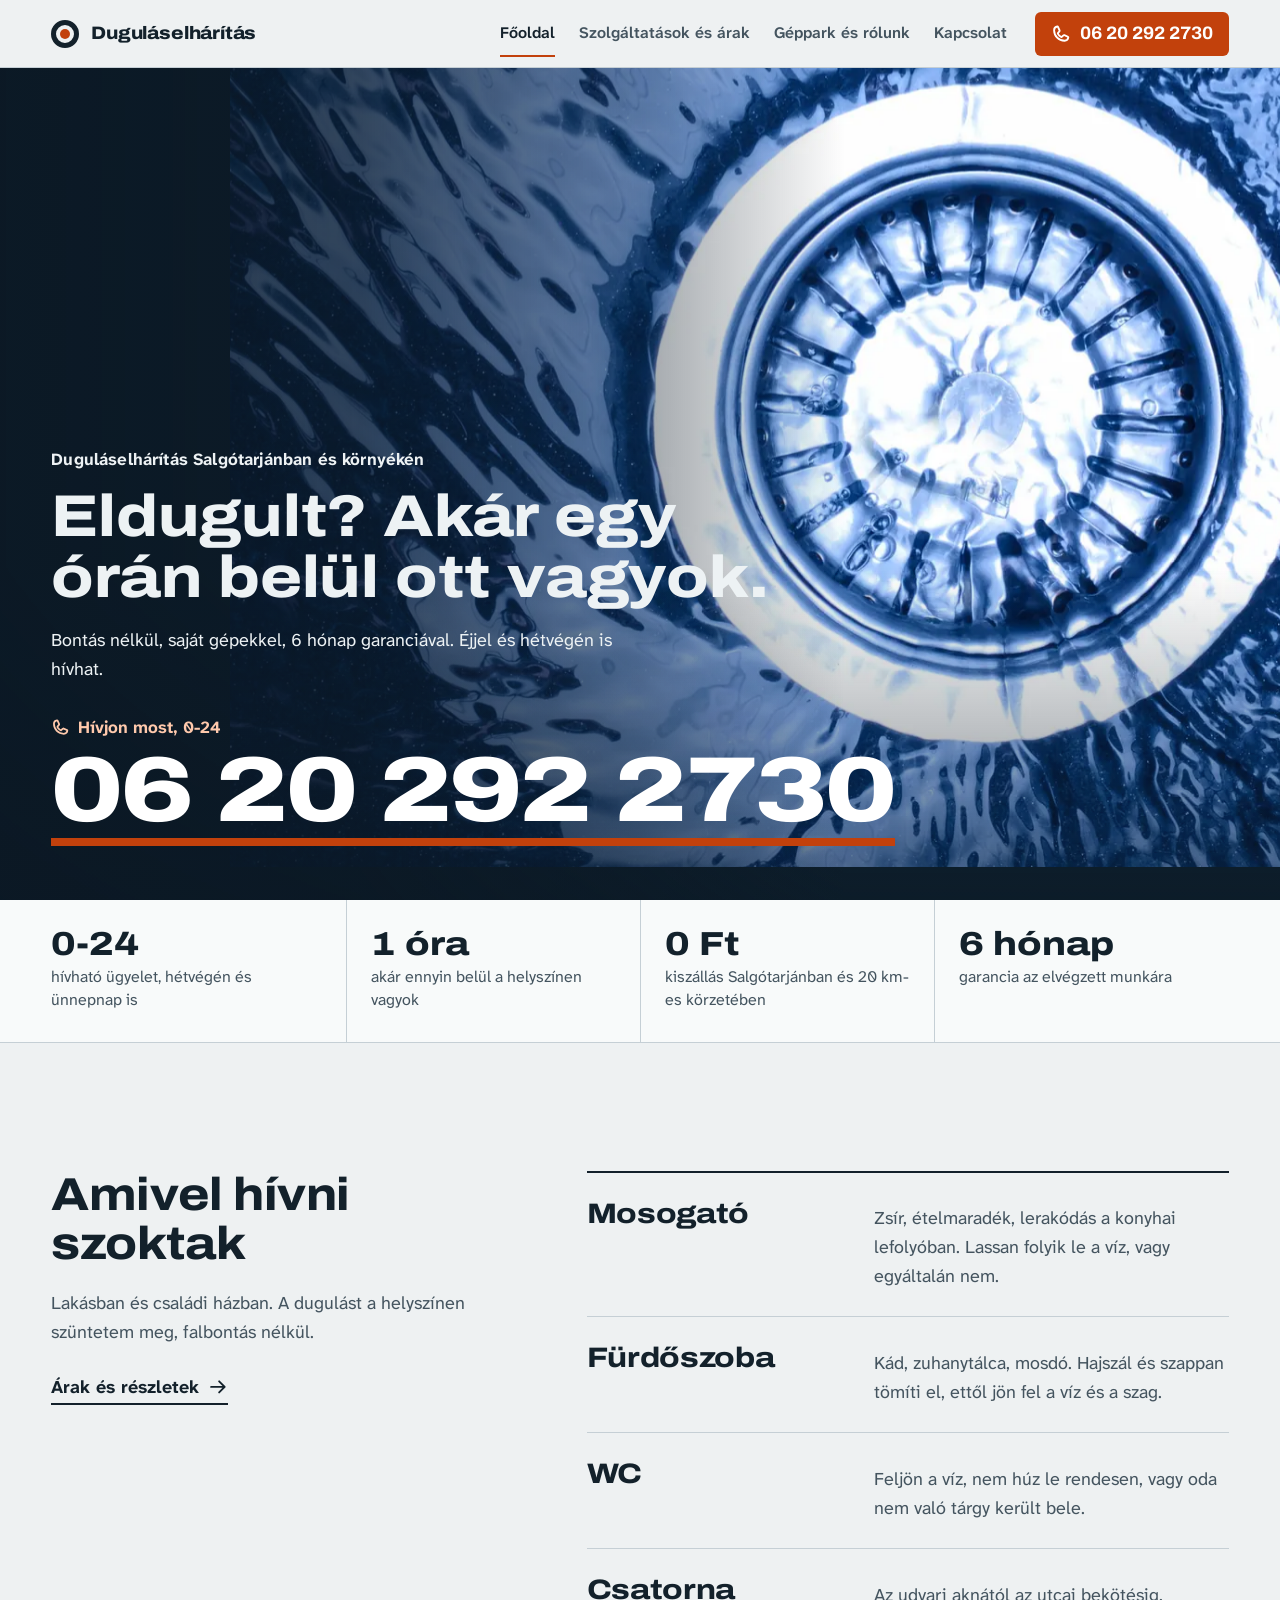
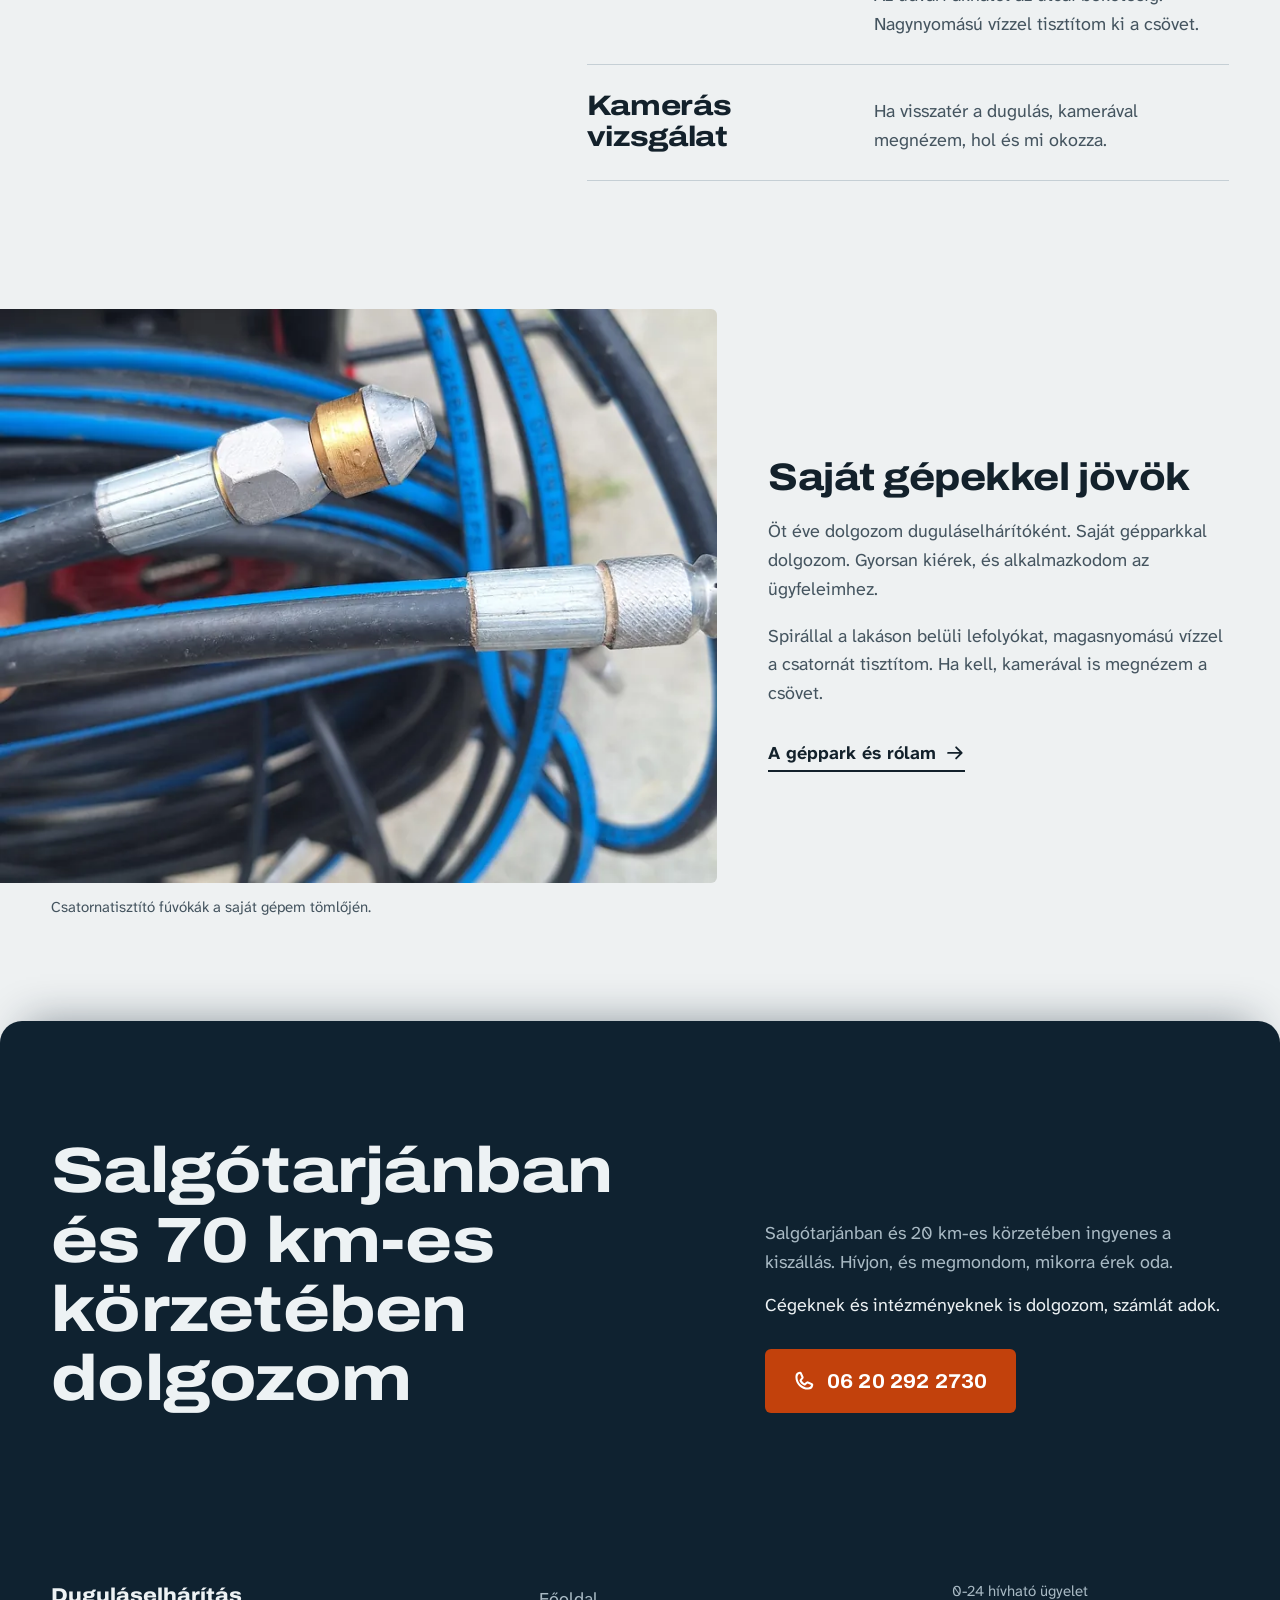
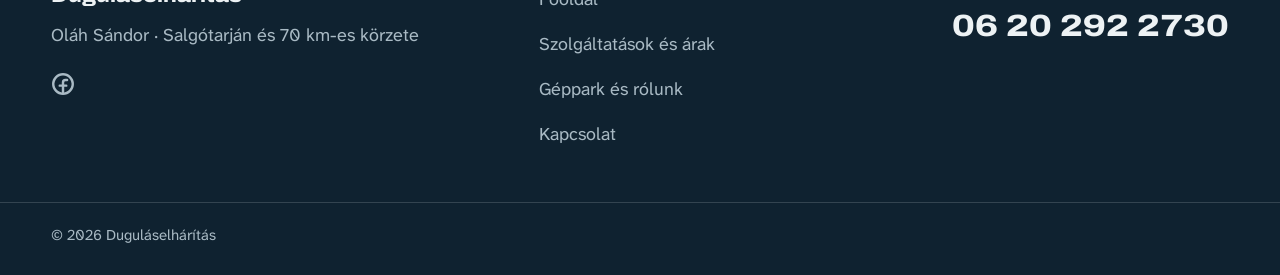
==== commit 670b73c3: "Sándor javítási köre: terület Salgótarján és 70 km, kiszállás 20 km-en belül ingyenes, fejléc Dugulá" ====
--- a/index.html
+++ b/index.html
@@ -1,33 +1,33 @@
 <!doctype html>
-<!-- Cégnév: „Oláh Duguláselhárítás” munkanév, Sándorral egyeztetendő. Egy helyen állítható: tools/build.mjs, SITE.name -->
+<!-- Cégnév: „Duguláselhárítás” munkanév, Sándorral egyeztetendő. Egy helyen állítható: tools/build.mjs, SITE.name -->
 <html lang="hu">
 <head>
 <meta charset="utf-8">
 <meta name="viewport" content="width=device-width, initial-scale=1">
-<title>Duguláselhárítás 0-24 Nógrád és Heves · Oláh Sándor</title>
-<meta name="description" content="Duguláselhárítás Nógrád és Heves vármegyében, 0-24. Akár 1 órán belül, bontás nélkül, ingyenes kiszállással, 6 hónap garanciával.">
+<title>Duguláselhárítás 0-24 Salgótarján és környéke · Oláh Sándor</title>
+<meta name="description" content="Duguláselhárítás Salgótarjánban és 70 km-es körzetében, 0-24. Akár 1 órán belül, bontás nélkül, 6 hónap garanciával. 20 km-en belül ingyenes kiszállás.">
 <meta name="theme-color" content="#13212B">
 <meta property="og:type" content="website">
 <meta property="og:locale" content="hu_HU">
-<meta property="og:title" content="Duguláselhárítás 0-24 Nógrád és Heves · Oláh Sándor">
-<meta property="og:description" content="Duguláselhárítás Nógrád és Heves vármegyében, 0-24. Akár 1 órán belül, bontás nélkül, ingyenes kiszállással, 6 hónap garanciával.">
+<meta property="og:title" content="Duguláselhárítás 0-24 Salgótarján és környéke · Oláh Sándor">
+<meta property="og:description" content="Duguláselhárítás Salgótarjánban és 70 km-es körzetében, 0-24. Akár 1 órán belül, bontás nélkül, 6 hónap garanciával. 20 km-en belül ingyenes kiszállás.">
 <meta property="og:image" content="media/gep-1100.webp">
 <link rel="icon" href="favicon.svg" type="image/svg+xml">
 <link rel="icon" href="favicon.ico" sizes="32x32">
 <link rel="apple-touch-icon" href="apple-touch-icon.png">
 <link rel="preload" href="fonts/archivo-latin.woff2" as="font" type="font/woff2">
 <link rel="stylesheet" href="js/vendor/lenis.css">
-<link rel="stylesheet" href="css/site.css?v=1">
+<link rel="stylesheet" href="css/site.css?v=2">
 <script>document.documentElement.classList.add('js')</script>
-<script type="application/ld+json">{"@context":"https://schema.org","@graph":[{"@type":["Plumber","LocalBusiness"],"@id":"#vallalkozas","name":"Oláh Duguláselhárítás","founder":{"@type":"Person","name":"Oláh Sándor"},"telephone":"+36202922730","image":"media/gep-1100.webp","areaServed":[{"@type":"AdministrativeArea","name":"Nógrád vármegye"},{"@type":"AdministrativeArea","name":"Heves vármegye"}],"openingHoursSpecification":{"@type":"OpeningHoursSpecification","dayOfWeek":["Monday","Tuesday","Wednesday","Thursday","Friday","Saturday","Sunday"],"opens":"00:00","closes":"23:59"},"priceRange":"5 000-75 000 Ft","makesOffer":[{"@type":"Offer","itemOffered":{"@type":"Service","name":"Mosogató-duguláselhárítás"},"priceSpecification":{"@type":"PriceSpecification","priceCurrency":"HUF","minPrice":25000,"maxPrice":35000}},{"@type":"Offer","itemOffered":{"@type":"Service","name":"Fürdőszobai duguláselhárítás"},"priceSpecification":{"@type":"PriceSpecification","priceCurrency":"HUF","minPrice":25000,"maxPrice":35000}},{"@type":"Offer","itemOffered":{"@type":"Service","name":"WC-duguláselhárítás"},"priceSpecification":{"@type":"PriceSpecification","priceCurrency":"HUF","minPrice":30000,"maxPrice":45000}},{"@type":"Offer","itemOffered":{"@type":"Service","name":"Woma-csatornatisztítás"},"priceSpecification":{"@type":"PriceSpecification","priceCurrency":"HUF","minPrice":50000,"maxPrice":75000}},{"@type":"Offer","itemOffered":{"@type":"Service","name":"Szennyvízcsatorna-kamerázás"},"priceSpecification":{"@type":"PriceSpecification","priceCurrency":"HUF","minPrice":5000}}]},{"@type":"WebSite","name":"Oláh Duguláselhárítás","inLanguage":"hu"}]}</script>
+<script type="application/ld+json">{"@context":"https://schema.org","@graph":[{"@type":["Plumber","LocalBusiness"],"@id":"#vallalkozas","name":"Duguláselhárítás","founder":{"@type":"Person","name":"Oláh Sándor"},"telephone":"+36202922730","image":"media/gep-1100.webp","areaServed":[{"@type":"City","name":"Salgótarján"},{"@type":"GeoCircle","geoMidpoint":{"@type":"GeoCoordinates","latitude":48.0986,"longitude":19.8045},"geoRadius":70000}],"sameAs":["https://www.facebook.com/profile.php?id=61581115711203"],"openingHoursSpecification":{"@type":"OpeningHoursSpecification","dayOfWeek":["Monday","Tuesday","Wednesday","Thursday","Friday","Saturday","Sunday"],"opens":"00:00","closes":"23:59"},"priceRange":"5 000-75 000 Ft","makesOffer":[{"@type":"Offer","itemOffered":{"@type":"Service","name":"Mosogató-duguláselhárítás"},"priceSpecification":{"@type":"PriceSpecification","priceCurrency":"HUF","minPrice":25000,"maxPrice":35000}},{"@type":"Offer","itemOffered":{"@type":"Service","name":"Fürdőszobai duguláselhárítás"},"priceSpecification":{"@type":"PriceSpecification","priceCurrency":"HUF","minPrice":25000,"maxPrice":35000}},{"@type":"Offer","itemOffered":{"@type":"Service","name":"WC-duguláselhárítás"},"priceSpecification":{"@type":"PriceSpecification","priceCurrency":"HUF","minPrice":30000,"maxPrice":45000}},{"@type":"Offer","itemOffered":{"@type":"Service","name":"Woma-csatornatisztítás"},"priceSpecification":{"@type":"PriceSpecification","priceCurrency":"HUF","minPrice":50000,"maxPrice":75000}},{"@type":"Offer","itemOffered":{"@type":"Service","name":"Szennyvízcsatorna-kamerázás"},"priceSpecification":{"@type":"PriceSpecification","priceCurrency":"HUF","minPrice":5000}}]},{"@type":"WebSite","name":"Duguláselhárítás","inLanguage":"hu"}]}</script>
 </head>
 <body class="page-fooldal">
 <a class="skip" href="#tartalom">Ugrás a tartalomra</a>
 <header class="site-head">
   <div class="wrap site-head__in">
-    <a class="brand" href="index.html" aria-label="Oláh Duguláselhárítás, főoldal">
+    <a class="brand" href="index.html" aria-label="Duguláselhárítás, főoldal">
       <span class="brand__mark" aria-hidden="true"></span>
-      <span class="brand__name">Oláh Duguláselhárítás</span>
+      <span class="brand__name">Duguláselhárítás</span>
     </a>
     <nav class="nav" id="fomenu" aria-label="Főmenü">
       <ul><li><a href="index.html" aria-current="page">Főoldal</a></li><li><a href="arak.html">Szolgáltatások és árak</a></li><li><a href="rolunk.html">Géppark és rólunk</a></li><li><a href="kapcsolat.html">Kapcsolat</a></li></ul>
@@ -46,7 +46,7 @@
   </div>
   <div class="wrap hero__in">
     <h1 class="hero__title hin" id="hero-cim">
-      <span class="kicker">Duguláselhárítás Nógrád és Heves vármegyében</span>
+      <span class="kicker">Duguláselhárítás Salgótarjánban és környékén</span>
       <span class="hero__main">Eldugult? Akár egy órán belül ott vagyok.</span>
     </h1>
     <p class="hero__lead hin">Bontás nélkül, saját gépekkel, 6&nbsp;hónap garanciával. Éjjel és hétvégén is hívhat.</p>
@@ -62,7 +62,7 @@
     <ul class="facts__list" data-reveal>
       <li><strong>0-24</strong><span>hívható ügyelet, hétvégén és ünnepnap is</span></li>
       <li><strong>1 óra</strong><span>akár ennyin belül a helyszínen vagyok</span></li>
-      <li><strong>0 Ft</strong><span>a kiszállás, a munka árát előre megmondom</span></li>
+      <li><strong>0 Ft</strong><span>kiszállás Salgótarjánban és 20 km-es körzetében</span></li>
       <li><strong>6 hónap</strong><span>garancia az elvégzett munkára</span></li>
     </ul>
   </div>
@@ -108,7 +108,7 @@
     </figure>
     <div class="own__text" data-reveal>
       <h2 id="gep-cim">Saját gépekkel jövök</h2>
-      <p>Öt éve dolgozom duguláselhárítóként. Saját gépparkkal dolgozom, ezért tudok gyorsan kimenni, és ezért nem kell bontani.</p>
+      <p>Öt éve dolgozom duguláselhárítóként. Saját gépparkkal dolgozom. Gyorsan kiérek, és alkalmazkodom az ügyfeleimhez.</p>
       <p>Spirállal a lakáson belüli lefolyókat, magasnyomású vízzel a csatornát tisztítom. Ha kell, kamerával is megnézem a csövet.</p>
       <a class="textlink" href="rolunk.html">A géppark és rólam<svg class="ico" viewBox="0 0 256 256" aria-hidden="true" focusable="false"><path fill="currentColor" d="M224.49,136.49l-72,72a12,12,0,0,1-17-17L187,140H40a12,12,0,0,1,0-24H187L135.51,64.48a12,12,0,0,1,17-17l72,72A12,12,0,0,1,224.49,136.49Z"/></svg></a>
     </div>
@@ -117,9 +117,10 @@
 
 <section class="area" aria-labelledby="terulet-cim">
   <div class="wrap area__grid">
-    <h2 id="terulet-cim" data-reveal>Nógrád és Heves vármegyében dolgozom</h2>
+    <h2 id="terulet-cim" data-reveal>Salgótarjánban és 70 km-es körzetében dolgozom</h2>
     <div class="area__body" data-reveal>
-      <p>A két vármegye bármelyik településére kimegyek, a kiszállásért nem kérek pénzt. Hívjon, és megmondom, mikorra érek oda.</p>
+      <p>Salgótarjánban és 20 km-es körzetében ingyenes a kiszállás. Hívjon, és megmondom, mikorra érek oda.</p>
+      <p class="area__b2b">Cégeknek és intézményeknek is dolgozom, számlát adok.</p>
       <a class="btn btn--accent" href="tel:+36202922730"><svg class="ico" viewBox="0 0 256 256" aria-hidden="true" focusable="false"><path fill="currentColor" d="M224,154.8l-47.09-21.11-.18-.08a19.94,19.94,0,0,0-19,1.75,13.08,13.08,0,0,0-1.12.84l-22.31,19c-13-7.05-26.43-20.37-33.49-33.21l19.06-22.66a11.76,11.76,0,0,0,.85-1.15,20,20,0,0,0,1.66-18.83,1.42,1.42,0,0,1-.08-.18L101.2,32A20.06,20.06,0,0,0,80.42,20.15,60.27,60.27,0,0,0,28,80c0,81.61,66.39,148,148,148a60.27,60.27,0,0,0,59.85-52.42A20.06,20.06,0,0,0,224,154.8ZM176,204A124.15,124.15,0,0,1,52,80,36.29,36.29,0,0,1,80.48,44.46l18.82,42L80.14,109.28a12,12,0,0,0-.86,1.16A20,20,0,0,0,78,130.08c9.42,19.28,28.83,38.56,48.31,48A20,20,0,0,0,146,176.63a11.63,11.63,0,0,0,1.11-.85l22.43-19.07,42,18.81A36.29,36.29,0,0,1,176,204Z"/></svg><span>06 20 292 2730</span></a>
     </div>
   </div>
@@ -128,13 +129,14 @@
 <footer class="site-foot">
   <div class="wrap site-foot__in">
     <div class="site-foot__brand">
-      <p class="site-foot__name">Oláh Duguláselhárítás</p>
-      <p>Oláh Sándor · Nógrád és Heves vármegye</p>
+      <p class="site-foot__name">Duguláselhárítás</p>
+      <p>Oláh Sándor · Salgótarján és 70 km-es körzete</p>
+      <a class="site-foot__fb" href="https://www.facebook.com/profile.php?id=61581115711203" target="_blank" rel="noopener" aria-label="Facebook"><svg class="ico" viewBox="0 0 256 256" aria-hidden="true" focusable="false"><path fill="currentColor" d="M128,20A108,108,0,1,0,236,128,108.12,108.12,0,0,0,128,20Zm12,191.13V156h20a12,12,0,0,0,0-24H140V112a12,12,0,0,1,12-12h16a12,12,0,0,0,0-24H152a36,36,0,0,0-36,36v20H96a12,12,0,0,0,0,24h20v55.13a84,84,0,1,1,24,0Z"/></svg></a>
     </div>
     <ul class="site-foot__nav"><li><a href="index.html">Főoldal</a></li><li><a href="arak.html">Szolgáltatások és árak</a></li><li><a href="rolunk.html">Géppark és rólunk</a></li><li><a href="kapcsolat.html">Kapcsolat</a></li></ul>
     <div class="site-foot__call"><span>0-24 hívható ügyelet</span><a class="site-foot__tel" href="tel:+36202922730">06 20 292 2730</a></div>
   </div>
-  <div class="wrap site-foot__base"><p>© 2026 Oláh Duguláselhárítás</p></div>
+  <div class="wrap site-foot__base"><p>© 2026 Duguláselhárítás</p></div>
 </footer>
 <nav class="callbar-wrap" aria-label="Gyors hívás"><a class="callbar" href="tel:+36202922730"><svg class="ico" viewBox="0 0 256 256" aria-hidden="true" focusable="false"><path fill="currentColor" d="M224,154.8l-47.09-21.11-.18-.08a19.94,19.94,0,0,0-19,1.75,13.08,13.08,0,0,0-1.12.84l-22.31,19c-13-7.05-26.43-20.37-33.49-33.21l19.06-22.66a11.76,11.76,0,0,0,.85-1.15,20,20,0,0,0,1.66-18.83,1.42,1.42,0,0,1-.08-.18L101.2,32A20.06,20.06,0,0,0,80.42,20.15,60.27,60.27,0,0,0,28,80c0,81.61,66.39,148,148,148a60.27,60.27,0,0,0,59.85-52.42A20.06,20.06,0,0,0,224,154.8ZM176,204A124.15,124.15,0,0,1,52,80,36.29,36.29,0,0,1,80.48,44.46l18.82,42L80.14,109.28a12,12,0,0,0-.86,1.16A20,20,0,0,0,78,130.08c9.42,19.28,28.83,38.56,48.31,48A20,20,0,0,0,146,176.63a11.63,11.63,0,0,0,1.11-.85l22.43-19.07,42,18.81A36.29,36.29,0,0,1,176,204Z"/></svg><span>Hívás</span><span class="callbar__num">06 20 292 2730</span></a></nav>
 <script src="js/vendor/gsap.min.js" defer></script>
--- a/css/site.css
+++ b/css/site.css
@@ -125,6 +125,9 @@
 .site-foot__in{display:grid;grid-template-columns:1.2fr 1fr auto;gap:40px;align-items:start}
 .site-foot__name{font-family:var(--f-display);font-stretch:112%;font-weight:800;font-size:1.25rem;margin-bottom:.5em}
 .site-foot__brand p:not(.site-foot__name){color:var(--on-deep-2);margin:0}
+.site-foot__fb{display:inline-flex;align-items:center;justify-content:center;width:44px;height:44px;margin:12px 0 0 -10px;color:var(--on-deep-2);transition:color .2s var(--ease)}
+.site-foot__fb:hover{color:var(--on-deep)}
+.site-foot__fb .ico{width:26px;height:26px}
 .site-foot__nav{list-style:none;margin:0;padding:0;display:grid;gap:4px}
 .site-foot__nav a{display:inline-block;padding:6px 0;text-decoration:none;color:var(--on-deep-2)}
 .site-foot__nav a:hover{color:var(--on-deep)}
@@ -231,6 +234,8 @@
 .area__grid{display:grid;grid-template-columns:7fr 5fr;gap:clamp(32px,5vw,80px);align-items:end}
 .area h2{font-size:clamp(2.25rem,5vw,4.5rem);font-stretch:120%;max-width:11em}
 .area__body p{color:var(--on-deep-2);margin-bottom:1.8rem;max-width:28em}
+.area__body p:has(+ .area__b2b){margin-bottom:.9rem}
+.area__body .area__b2b{color:var(--on-deep)}
 .area + .site-foot{padding-top:24px}
 @media (max-width:899px){.area__grid{grid-template-columns:1fr}}
 
@@ -288,7 +293,7 @@
 .about-head{padding:clamp(56px,8vw,112px) 0 clamp(40px,5vw,72px)}
 .about-head__grid{display:grid;grid-template-columns:repeat(12,minmax(0,1fr));gap:clamp(20px,3vw,48px) clamp(24px,4vw,64px)}
 .about-head h1{grid-column:1/-1;font-size:clamp(2.5rem,6.4vw,6.25rem);font-stretch:122%;line-height:.98;max-width:13.5em}
-.about-head__text{grid-column:5/13;columns:2;column-gap:clamp(24px,4vw,56px);color:var(--ink-2);margin-top:clamp(8px,2vw,24px)}
+.about-head__text{grid-column:7/13;color:var(--ink-2);margin-top:clamp(8px,2vw,24px)}
 .about-head__text p{break-inside:avoid}
 @media (max-width:899px){
   .about-head__text{grid-column:1/-1;columns:1}
@@ -366,6 +371,8 @@
 .details__list dt{font-weight:700}
 .details__list dd{margin:0;color:var(--ink-2)}
 .details__list a{font-weight:700;color:var(--ink);font-variant-numeric:tabular-nums}
+.details__fb{display:inline-flex;align-items:center;gap:.45em}
+.details__fb .ico{width:1.25em;height:1.25em}
 .details__tips h2{font-size:clamp(1.75rem,2.8vw,2.5rem);margin-bottom:1.4rem}
 .details__tips ol{margin:0 0 1.6rem;padding:0;list-style:none;counter-reset:t}
 .details__tips li{counter-increment:t;display:grid;grid-template-columns:2.4em 1fr;padding:12px 0}
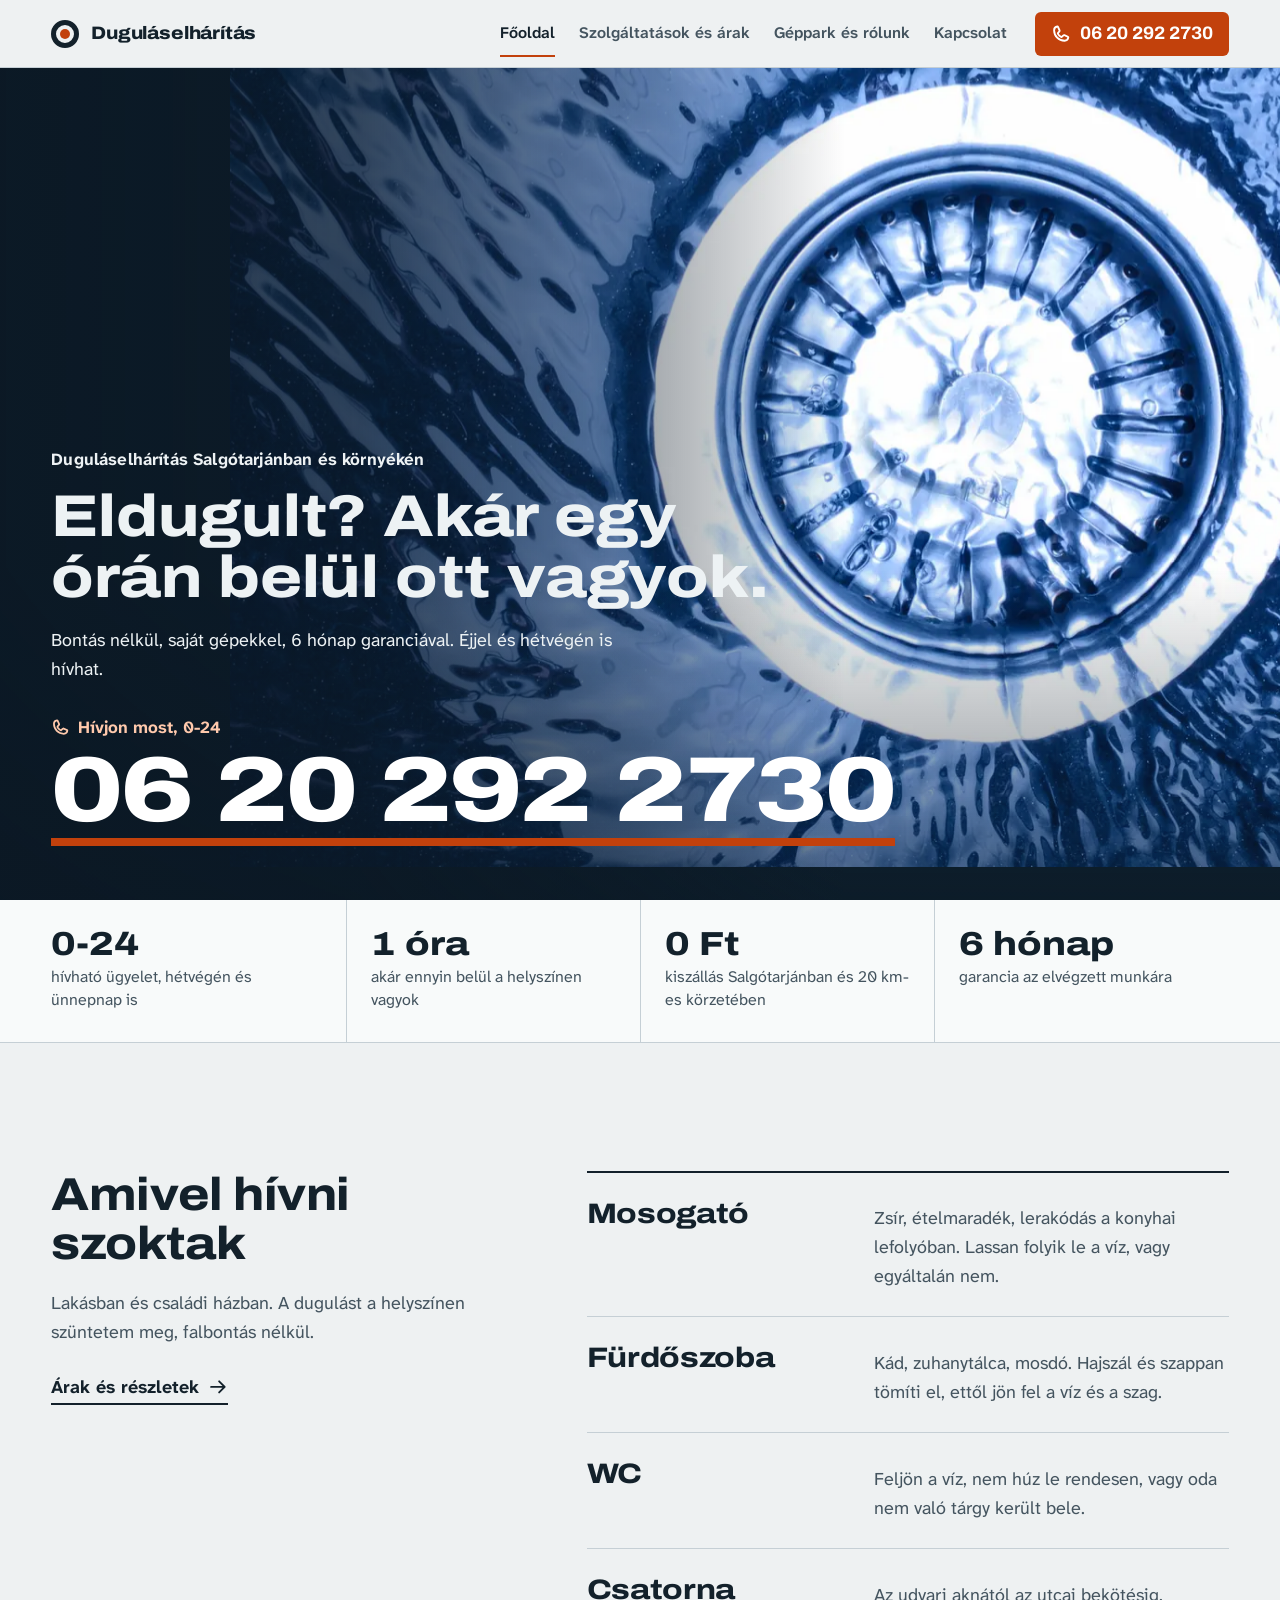
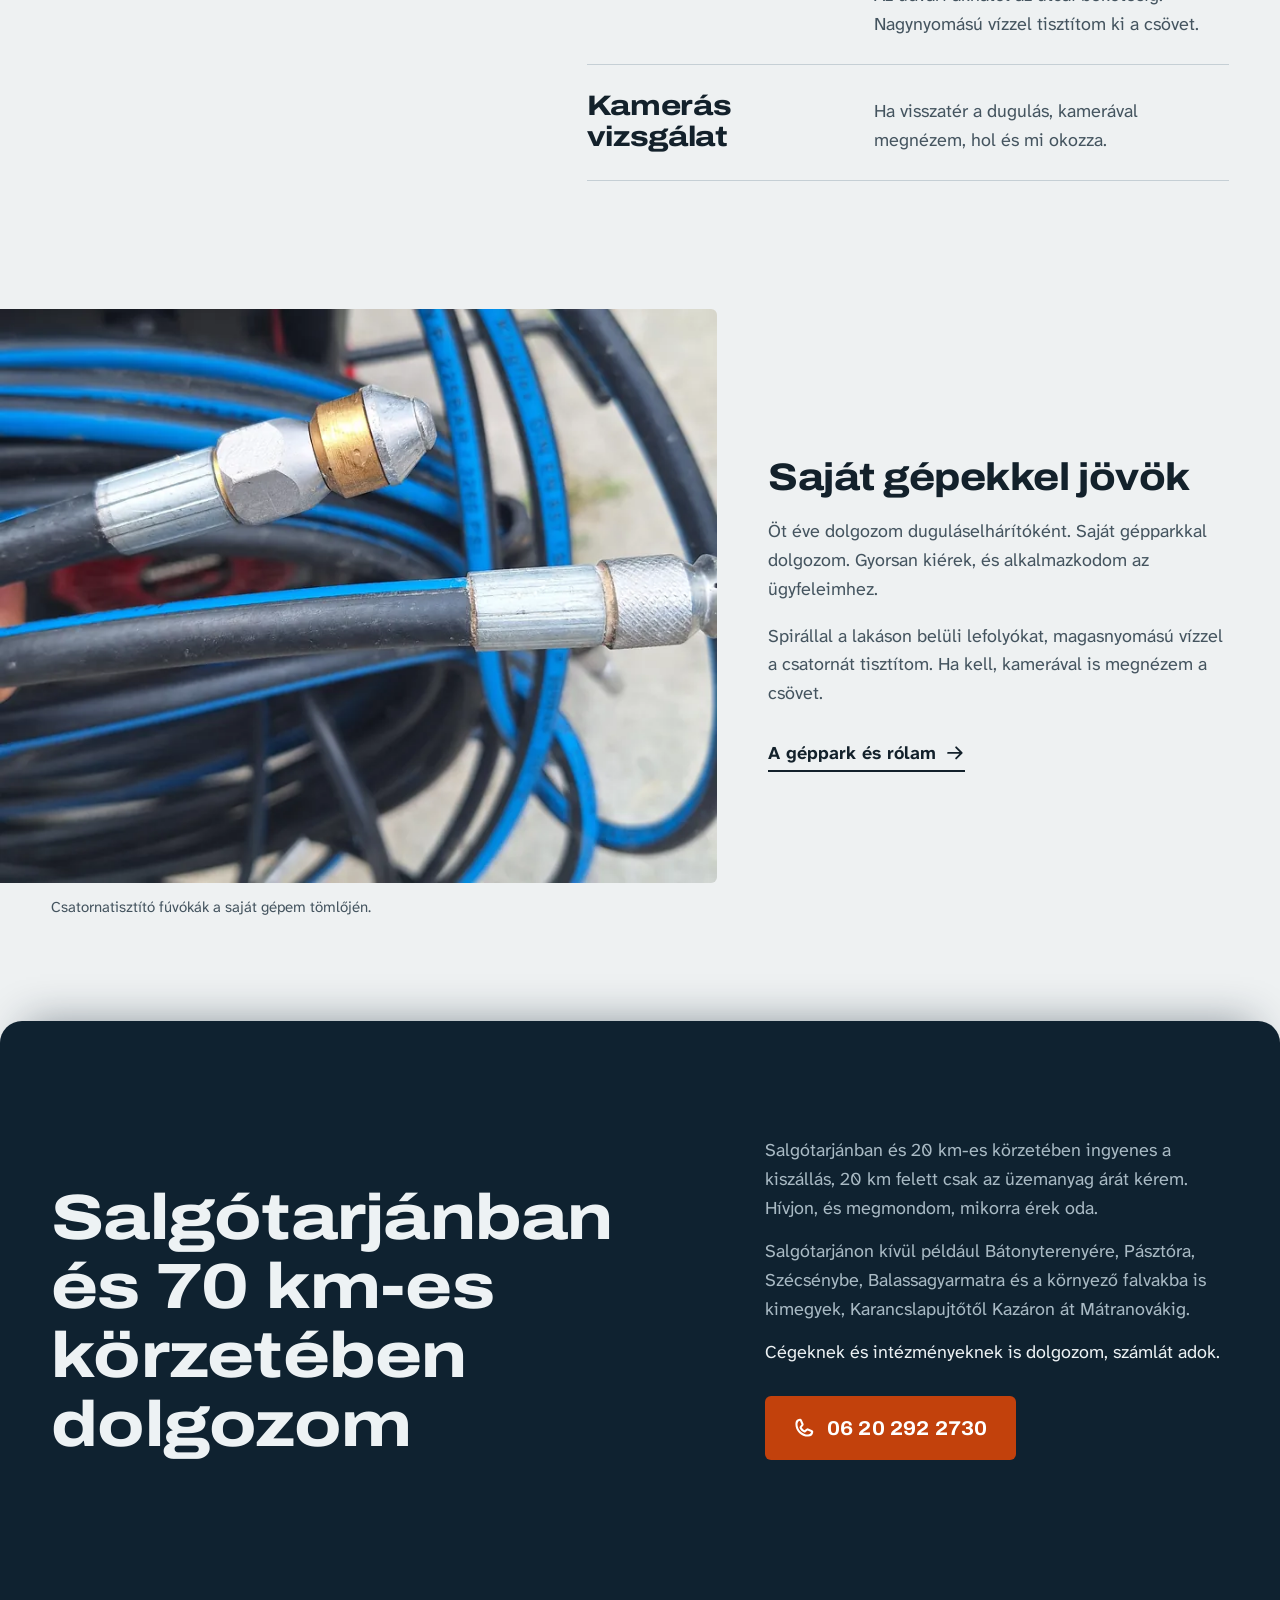
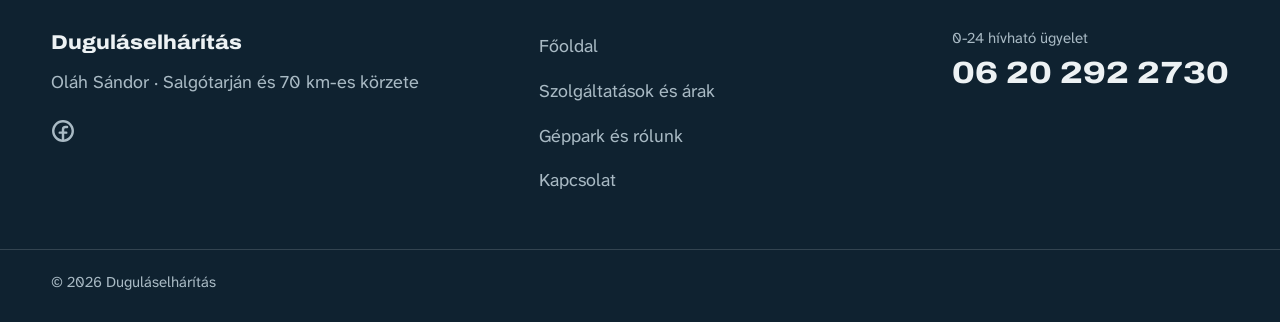
==== commit efe3f694: "SEO/GEO-terv beépítése és mobil-optimalizálás: új title-ök és description-ök (px-re mérve), H1-kicke" ====
--- a/index.html
+++ b/index.html
@@ -1,25 +1,33 @@
 <!doctype html>
-<!-- Cégnév: „Duguláselhárítás” munkanév, Sándorral egyeztetendő. Egy helyen állítható: tools/build.mjs, SITE.name -->
 <html lang="hu">
 <head>
 <meta charset="utf-8">
 <meta name="viewport" content="width=device-width, initial-scale=1">
-<title>Duguláselhárítás 0-24 Salgótarján és környéke · Oláh Sándor</title>
-<meta name="description" content="Duguláselhárítás Salgótarjánban és 70 km-es körzetében, 0-24. Akár 1 órán belül, bontás nélkül, 6 hónap garanciával. 20 km-en belül ingyenes kiszállás.">
+<title>Duguláselhárítás Salgótarján 0-24 · Oláh Sándor</title>
+<meta name="description" content="Duguláselhárítás Salgótarjánban és 70 km-es körzetében, 0-24. Bontás nélkül, 6 hónap garanciával, 20 km-en belül ingyenes kiszállás. Hívjon most">
 <meta name="theme-color" content="#13212B">
+<meta name="geo.region" content="HU-NO">
+<meta name="geo.placename" content="Salgótarján">
+<meta name="geo.position" content="48.09607;19.80056">
+<meta name="ICBM" content="48.09607, 19.80056">
 <meta property="og:type" content="website">
 <meta property="og:locale" content="hu_HU">
-<meta property="og:title" content="Duguláselhárítás 0-24 Salgótarján és környéke · Oláh Sándor">
-<meta property="og:description" content="Duguláselhárítás Salgótarjánban és 70 km-es körzetében, 0-24. Akár 1 órán belül, bontás nélkül, 6 hónap garanciával. 20 km-en belül ingyenes kiszállás.">
-<meta property="og:image" content="media/gep-1100.webp">
+<meta property="og:site_name" content="Duguláselhárítás">
+<meta property="og:title" content="Duguláselhárítás Salgótarján 0-24 · Oláh Sándor">
+<meta property="og:description" content="Duguláselhárítás Salgótarjánban és 70 km-es körzetében, 0-24. Bontás nélkül, 6 hónap garanciával, 20 km-en belül ingyenes kiszállás. Hívjon most">
+<meta property="og:image" content="media/og-cover.jpg">
+<meta property="og:image:width" content="1200">
+<meta property="og:image:height" content="630">
+<meta property="og:image:alt" content="Oláh Sándor magasnyomású csatornatisztító gépe">
+<meta name="twitter:card" content="summary_large_image">
 <link rel="icon" href="favicon.svg" type="image/svg+xml">
-<link rel="icon" href="favicon.ico" sizes="32x32">
+<link rel="icon" href="favicon.ico" sizes="16x16 32x32">
 <link rel="apple-touch-icon" href="apple-touch-icon.png">
 <link rel="preload" href="fonts/archivo-latin.woff2" as="font" type="font/woff2">
 <link rel="stylesheet" href="js/vendor/lenis.css">
-<link rel="stylesheet" href="css/site.css?v=2">
+<link rel="stylesheet" href="css/site.css?v=3">
 <script>document.documentElement.classList.add('js')</script>
-<script type="application/ld+json">{"@context":"https://schema.org","@graph":[{"@type":["Plumber","LocalBusiness"],"@id":"#vallalkozas","name":"Duguláselhárítás","founder":{"@type":"Person","name":"Oláh Sándor"},"telephone":"+36202922730","image":"media/gep-1100.webp","areaServed":[{"@type":"City","name":"Salgótarján"},{"@type":"GeoCircle","geoMidpoint":{"@type":"GeoCoordinates","latitude":48.0986,"longitude":19.8045},"geoRadius":70000}],"sameAs":["https://www.facebook.com/profile.php?id=61581115711203"],"openingHoursSpecification":{"@type":"OpeningHoursSpecification","dayOfWeek":["Monday","Tuesday","Wednesday","Thursday","Friday","Saturday","Sunday"],"opens":"00:00","closes":"23:59"},"priceRange":"5 000-75 000 Ft","makesOffer":[{"@type":"Offer","itemOffered":{"@type":"Service","name":"Mosogató-duguláselhárítás"},"priceSpecification":{"@type":"PriceSpecification","priceCurrency":"HUF","minPrice":25000,"maxPrice":35000}},{"@type":"Offer","itemOffered":{"@type":"Service","name":"Fürdőszobai duguláselhárítás"},"priceSpecification":{"@type":"PriceSpecification","priceCurrency":"HUF","minPrice":25000,"maxPrice":35000}},{"@type":"Offer","itemOffered":{"@type":"Service","name":"WC-duguláselhárítás"},"priceSpecification":{"@type":"PriceSpecification","priceCurrency":"HUF","minPrice":30000,"maxPrice":45000}},{"@type":"Offer","itemOffered":{"@type":"Service","name":"Woma-csatornatisztítás"},"priceSpecification":{"@type":"PriceSpecification","priceCurrency":"HUF","minPrice":50000,"maxPrice":75000}},{"@type":"Offer","itemOffered":{"@type":"Service","name":"Szennyvízcsatorna-kamerázás"},"priceSpecification":{"@type":"PriceSpecification","priceCurrency":"HUF","minPrice":5000}}]},{"@type":"WebSite","name":"Duguláselhárítás","inLanguage":"hu"}]}</script>
+<script type="application/ld+json">{"@context":"https://schema.org","@graph":[{"@type":"Plumber","@id":"/#vallalkozas","name":"Duguláselhárítás","founder":{"@type":"Person","name":"Oláh Sándor"},"telephone":"+36202922730","address":{"@type":"PostalAddress","addressLocality":"Salgótarján","addressRegion":"Nógrád","addressCountry":"HU"},"geo":{"@type":"GeoCoordinates","latitude":48.09607,"longitude":19.80056},"areaServed":[{"@type":"City","name":"Salgótarján"},{"@type":"City","name":"Bátonyterenye"},{"@type":"City","name":"Pásztó"},{"@type":"City","name":"Szécsény"},{"@type":"City","name":"Balassagyarmat"},{"@type":"City","name":"Rétság"},{"@type":"AdministrativeArea","name":"Nógrád vármegye"},{"@type":"GeoCircle","geoMidpoint":{"@type":"GeoCoordinates","latitude":48.09607,"longitude":19.80056},"geoRadius":70000}],"sameAs":["https://www.facebook.com/profile.php?id=61581115711203"],"openingHoursSpecification":{"@type":"OpeningHoursSpecification","dayOfWeek":["Monday","Tuesday","Wednesday","Thursday","Friday","Saturday","Sunday"],"opens":"00:00","closes":"23:59"},"priceRange":"5 000-75 000 Ft","currenciesAccepted":"HUF","hasOfferCatalog":{"@type":"OfferCatalog","name":"Duguláselhárítás és csatornatisztítás","itemListElement":[{"@type":"Offer","itemOffered":{"@type":"Service","@id":"/#szolg-mosogato","name":"Mosogató-duguláselhárítás","description":"Konyhai lefolyó, szifon, a fali bekötésig."},"priceSpecification":{"@type":"PriceSpecification","priceCurrency":"HUF","minPrice":25000,"maxPrice":35000}},{"@type":"Offer","itemOffered":{"@type":"Service","@id":"/#szolg-furdo","name":"Fürdőszobai duguláselhárítás","description":"Kád, zuhanytálca, mosdó, padlóösszefolyó."},"priceSpecification":{"@type":"PriceSpecification","priceCurrency":"HUF","minPrice":25000,"maxPrice":35000}},{"@type":"Offer","itemOffered":{"@type":"Service","@id":"/#szolg-wc","name":"WC-duguláselhárítás","description":"Feljövő víz, rossz lehúzás, beleesett tárgy."},"priceSpecification":{"@type":"PriceSpecification","priceCurrency":"HUF","minPrice":30000,"maxPrice":45000}},{"@type":"Offer","itemOffered":{"@type":"Service","@id":"/#szolg-woma","name":"Woma-csatornatisztítás","description":"Nagynyomású vízzel, a lerakódást is kimossa a cső faláról."},"priceSpecification":{"@type":"PriceSpecification","priceCurrency":"HUF","minPrice":50000,"maxPrice":75000}},{"@type":"Offer","itemOffered":{"@type":"Service","@id":"/#szolg-kamera","name":"Szennyvízcsatorna-kamerázás","description":"Megmutatja, hol és mi okozza a dugulást."},"priceSpecification":{"@type":"PriceSpecification","priceCurrency":"HUF","minPrice":5000}}]}},{"@type":"WebSite","@id":"/#website","name":"Duguláselhárítás","inLanguage":"hu","publisher":{"@id":"/#vallalkozas"}},{"@type":"WebPage","@id":"/#webpage","name":"Duguláselhárítás Salgótarján 0-24 · Oláh Sándor","inLanguage":"hu","isPartOf":{"@id":"/#website"},"about":{"@id":"/#vallalkozas"}}]}</script>
 </head>
 <body class="page-fooldal">
 <a class="skip" href="#tartalom">Ugrás a tartalomra</a>
@@ -119,7 +127,8 @@
   <div class="wrap area__grid">
     <h2 id="terulet-cim" data-reveal>Salgótarjánban és 70 km-es körzetében dolgozom</h2>
     <div class="area__body" data-reveal>
-      <p>Salgótarjánban és 20 km-es körzetében ingyenes a kiszállás. Hívjon, és megmondom, mikorra érek oda.</p>
+      <p>Salgótarjánban és 20 km-es körzetében ingyenes a kiszállás, 20 km felett csak az üzemanyag árát kérem. Hívjon, és megmondom, mikorra érek oda.</p>
+      <p class="area__towns">Salgótarjánon kívül például Bátonyterenyére, Pásztóra, Szécsénybe, Balassagyarmatra és a környező falvakba is kimegyek, Karancslapujtőtől Kazáron át Mátranovákig.</p>
       <p class="area__b2b">Cégeknek és intézményeknek is dolgozom, számlát adok.</p>
       <a class="btn btn--accent" href="tel:+36202922730"><svg class="ico" viewBox="0 0 256 256" aria-hidden="true" focusable="false"><path fill="currentColor" d="M224,154.8l-47.09-21.11-.18-.08a19.94,19.94,0,0,0-19,1.75,13.08,13.08,0,0,0-1.12.84l-22.31,19c-13-7.05-26.43-20.37-33.49-33.21l19.06-22.66a11.76,11.76,0,0,0,.85-1.15,20,20,0,0,0,1.66-18.83,1.42,1.42,0,0,1-.08-.18L101.2,32A20.06,20.06,0,0,0,80.42,20.15,60.27,60.27,0,0,0,28,80c0,81.61,66.39,148,148,148a60.27,60.27,0,0,0,59.85-52.42A20.06,20.06,0,0,0,224,154.8ZM176,204A124.15,124.15,0,0,1,52,80,36.29,36.29,0,0,1,80.48,44.46l18.82,42L80.14,109.28a12,12,0,0,0-.86,1.16A20,20,0,0,0,78,130.08c9.42,19.28,28.83,38.56,48.31,48A20,20,0,0,0,146,176.63a11.63,11.63,0,0,0,1.11-.85l22.43-19.07,42,18.81A36.29,36.29,0,0,1,176,204Z"/></svg><span>06 20 292 2730</span></a>
     </div>
@@ -142,6 +151,6 @@
 <script src="js/vendor/gsap.min.js" defer></script>
 <script src="js/vendor/ScrollTrigger.min.js" defer></script>
 <script src="js/vendor/lenis.min.js" defer></script>
-<script src="js/site.js?v=1" defer></script>
+<script src="js/site.js?v=2" defer></script>
 </body>
 </html>
--- a/css/site.css
+++ b/css/site.css
@@ -40,7 +40,8 @@
 
 /* ---- Lenis + alap ---- */
 *,*::before,*::after{box-sizing:border-box}
-html{scroll-behavior:auto;-webkit-text-size-adjust:100%}
+html{scroll-behavior:auto;-webkit-text-size-adjust:100%;scroll-padding-top:calc(var(--head-h) + 16px)}
+a,button,summary{touch-action:manipulation}
 body{margin:0;overflow-x:clip;background:var(--paper);color:var(--ink);
   font-family:var(--f-body);font-size:1.125rem;line-height:1.6}
 img{display:block;max-width:100%;height:auto}
@@ -96,8 +97,9 @@
   .menu-open .menu-btn__open{display:none}
   .menu-open .menu-btn__close{display:inline-flex}
   .nav{position:fixed;inset:var(--head-h) 0 0 0;z-index:39;background:var(--paper);flex-direction:column;align-items:stretch;
-    gap:0;padding:12px var(--gut) 40px;overflow-y:auto;visibility:hidden;opacity:0;transform:translateY(-8px);
+    gap:0;padding:12px var(--gut) 40px;overflow-y:auto;overscroll-behavior:contain;visibility:hidden;opacity:0;transform:translateY(-8px);
     transition:opacity .25s var(--ease),transform .25s var(--ease),visibility 0s .25s}
+  html.menu-open{overflow:hidden}
   .menu-open .nav{visibility:visible;opacity:1;transform:none;transition:opacity .25s var(--ease),transform .25s var(--ease)}
   .nav ul{flex-direction:column;gap:0}
   .nav ul li{border-bottom:1px solid var(--line)}
@@ -234,10 +236,11 @@
 .area__grid{display:grid;grid-template-columns:7fr 5fr;gap:clamp(32px,5vw,80px);align-items:end}
 .area h2{font-size:clamp(2.25rem,5vw,4.5rem);font-stretch:120%;max-width:11em}
 .area__body p{color:var(--on-deep-2);margin-bottom:1.8rem;max-width:28em}
-.area__body p:has(+ .area__b2b){margin-bottom:.9rem}
+.area__body p:has(+ p){margin-bottom:.9rem}
+.area__body .area__towns{color:var(--on-deep-2)}
 .area__body .area__b2b{color:var(--on-deep)}
 .area + .site-foot{padding-top:24px}
-@media (max-width:899px){.area__grid{grid-template-columns:1fr}}
+@media (max-width:899px){.area__grid{grid-template-columns:1fr}.area{padding-bottom:36px}}
 
 /* ======================= ÁRAK ======================= */
 .phead{padding:clamp(64px,9vw,128px) 0 clamp(40px,5vw,64px);text-align:center}
@@ -309,8 +312,9 @@
 .pair__facts .pair__big{font-family:var(--f-display);font-stretch:122%;font-weight:850;font-size:clamp(3rem,6vw,5.5rem);line-height:.95;color:var(--ink);margin:0 0 8px}
 @media (max-width:899px){
   .pair__a,.pair__facts{grid-column:1/-1}
-  .pair__facts{padding-bottom:0;display:grid;grid-template-columns:auto 1fr;gap:6px 20px;align-items:center}
-  .pair__facts p{margin:0}
+  .pair__facts{padding:20px 0 0;display:block;border-top:2px solid var(--ink)}
+  .pair__facts p{margin:0 0 22px;max-width:none}
+  .pair__facts p:last-child{margin-bottom:0}
   .pair__facts .pair__big{font-size:2.5rem;margin:0}
 }
 
@@ -343,9 +347,10 @@
   padding:16px 0;border-bottom:1px solid rgba(237,242,244,.18)}
 .promise__list li:first-child{border-top:1px solid rgba(237,242,244,.18)}
 .promise .btn{grid-column:2}
+.promise__link{grid-column:2;justify-self:start;color:var(--on-deep)}
 @media (max-width:899px){
   .promise__grid{grid-template-columns:1fr}
-  .promise .btn{grid-column:1}
+  .promise .btn,.promise__link{grid-column:1}
 }
 
 /* ======================= KAPCSOLAT ======================= */
@@ -383,6 +388,54 @@
   .details__list div{grid-template-columns:1fr;gap:2px}
 }
 
+/* ======================= GYIK (árak) ======================= */
+.faq{padding:clamp(56px,7vw,96px) 0 clamp(64px,8vw,112px)}
+.faq__grid{display:grid;grid-template-columns:minmax(0,5fr) minmax(0,7fr);gap:clamp(28px,5vw,80px);align-items:start}
+.faq__title{font-size:clamp(2rem,3.2vw,2.9rem);max-width:11em;position:sticky;top:calc(var(--head-h) + 40px)}
+.faq__list{border-top:2px solid var(--ink)}
+.faq__item{border-bottom:1px solid var(--line)}
+.faq__item summary{display:flex;align-items:center;justify-content:space-between;gap:20px;min-height:64px;padding:16px 0;cursor:pointer;list-style:none}
+.faq__item summary::-webkit-details-marker{display:none}
+.faq__q{font-size:clamp(1.2rem,1.7vw,1.5rem);font-stretch:112%;line-height:1.2}
+.faq__ico{position:relative;width:18px;height:18px;flex:none}
+.faq__ico::before,.faq__ico::after{content:"";position:absolute;left:0;top:8px;width:18px;height:2px;background:var(--accent);transition:transform .25s var(--ease)}
+.faq__ico::after{transform:rotate(90deg)}
+.faq__item[open] .faq__ico::after{transform:rotate(0)}
+.faq__item summary:hover .faq__q{color:var(--accent-hi)}
+.faq__item p{color:var(--ink-2);max-width:38em;padding:0 0 22px}
+.faq__item p a{color:var(--ink);font-weight:700}
+@media (max-width:899px){
+  .faq__grid{grid-template-columns:1fr}
+  .faq__title{position:static}
+}
+
+/* ======================= RÖVIDEN RÓLAM (kapcsolat) ======================= */
+.brief{background:var(--deep);color:var(--on-deep);padding:clamp(56px,7vw,96px) 0}
+.brief__grid{display:grid;grid-template-columns:minmax(0,4fr) minmax(0,8fr);gap:clamp(24px,5vw,80px);align-items:start}
+.brief__title{font-size:clamp(1.85rem,3vw,2.75rem);font-stretch:118%}
+.brief__body p{font-size:clamp(1.125rem,1.5vw,1.35rem);line-height:1.6;max-width:36em;color:var(--on-deep);margin-bottom:1.4rem}
+.brief__body .textlink{color:var(--on-deep)}
+@media (max-width:899px){.brief__grid{grid-template-columns:1fr}}
+
+/* ======================= 404 ======================= */
+.phead--404{min-height:calc(100svh - var(--head-h));display:flex;align-items:center}
+.phead--404 .phead__in{width:100%}
+.nf__call{margin-top:2rem}
+.nf__links{list-style:none;margin:2.4rem 0 0;padding:0;display:flex;flex-wrap:wrap;justify-content:center;gap:12px 32px}
+.nf__links .textlink{color:var(--ink)}
+
+/* ======================= MOBIL: érintési célok és olvasható méret ======================= */
+@media (max-width:899px){
+  /* folyó és kísérő szöveg legalább 16 px */
+  .own__fig figcaption,.pair__a figcaption,.site-foot__call span,.site-foot__base,.callcard__small{font-size:1rem}
+  /* szöveges link: 44 px magas érintési terület, az aláhúzás ugyanott marad */
+  .textlink{min-height:44px;padding-bottom:0;border-bottom:0;
+    background:linear-gradient(currentColor,currentColor) 0 calc(50% + 16px)/100% 2px no-repeat}
+  .site-foot__nav a{padding:10px 0}
+  .site-foot__tel{display:inline-flex;align-items:center;min-height:44px}
+  .details__list a{display:inline-flex;align-items:center;min-height:44px}
+}
+
 /* ---- mozgás csökkentve: semmi nem úszik ---- */
 @media (prefers-reduced-motion:reduce){
   .rv,.js .hero .hin{opacity:1!important;transform:none!important;transition:none!important}
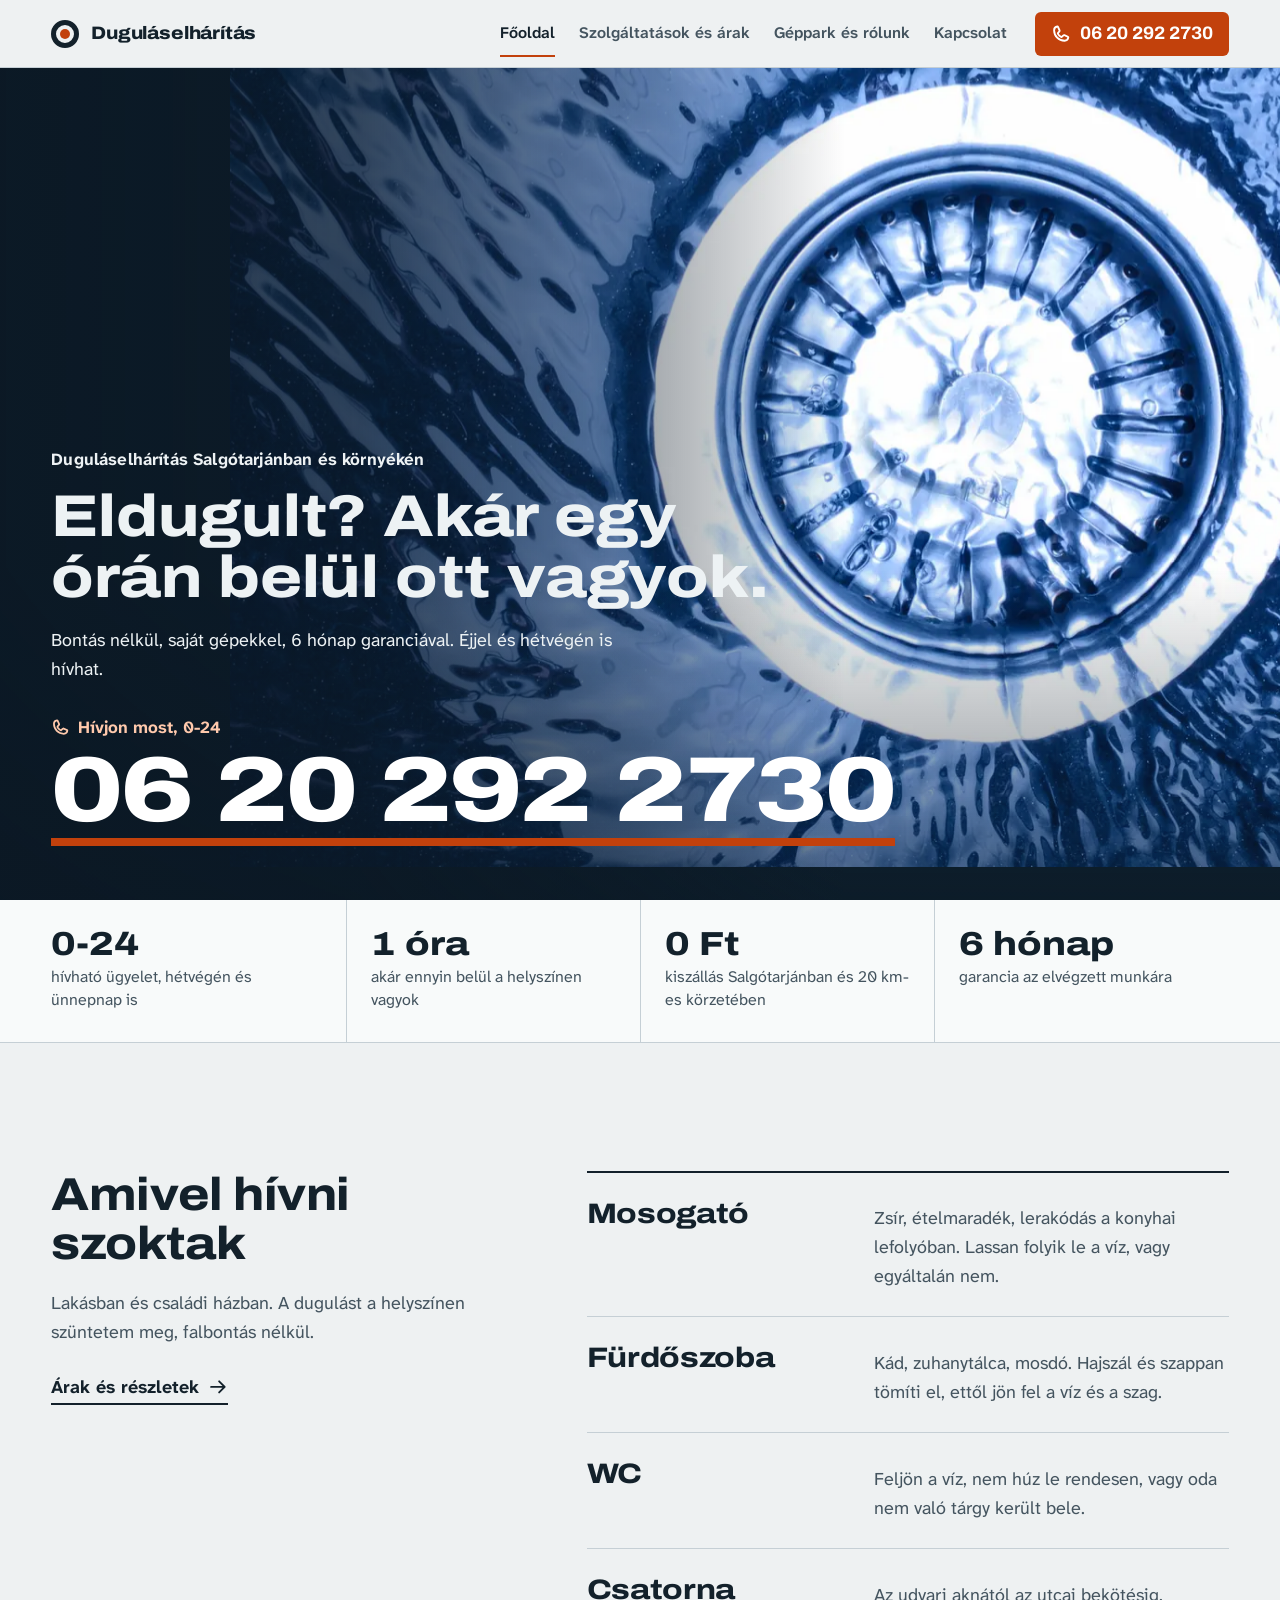
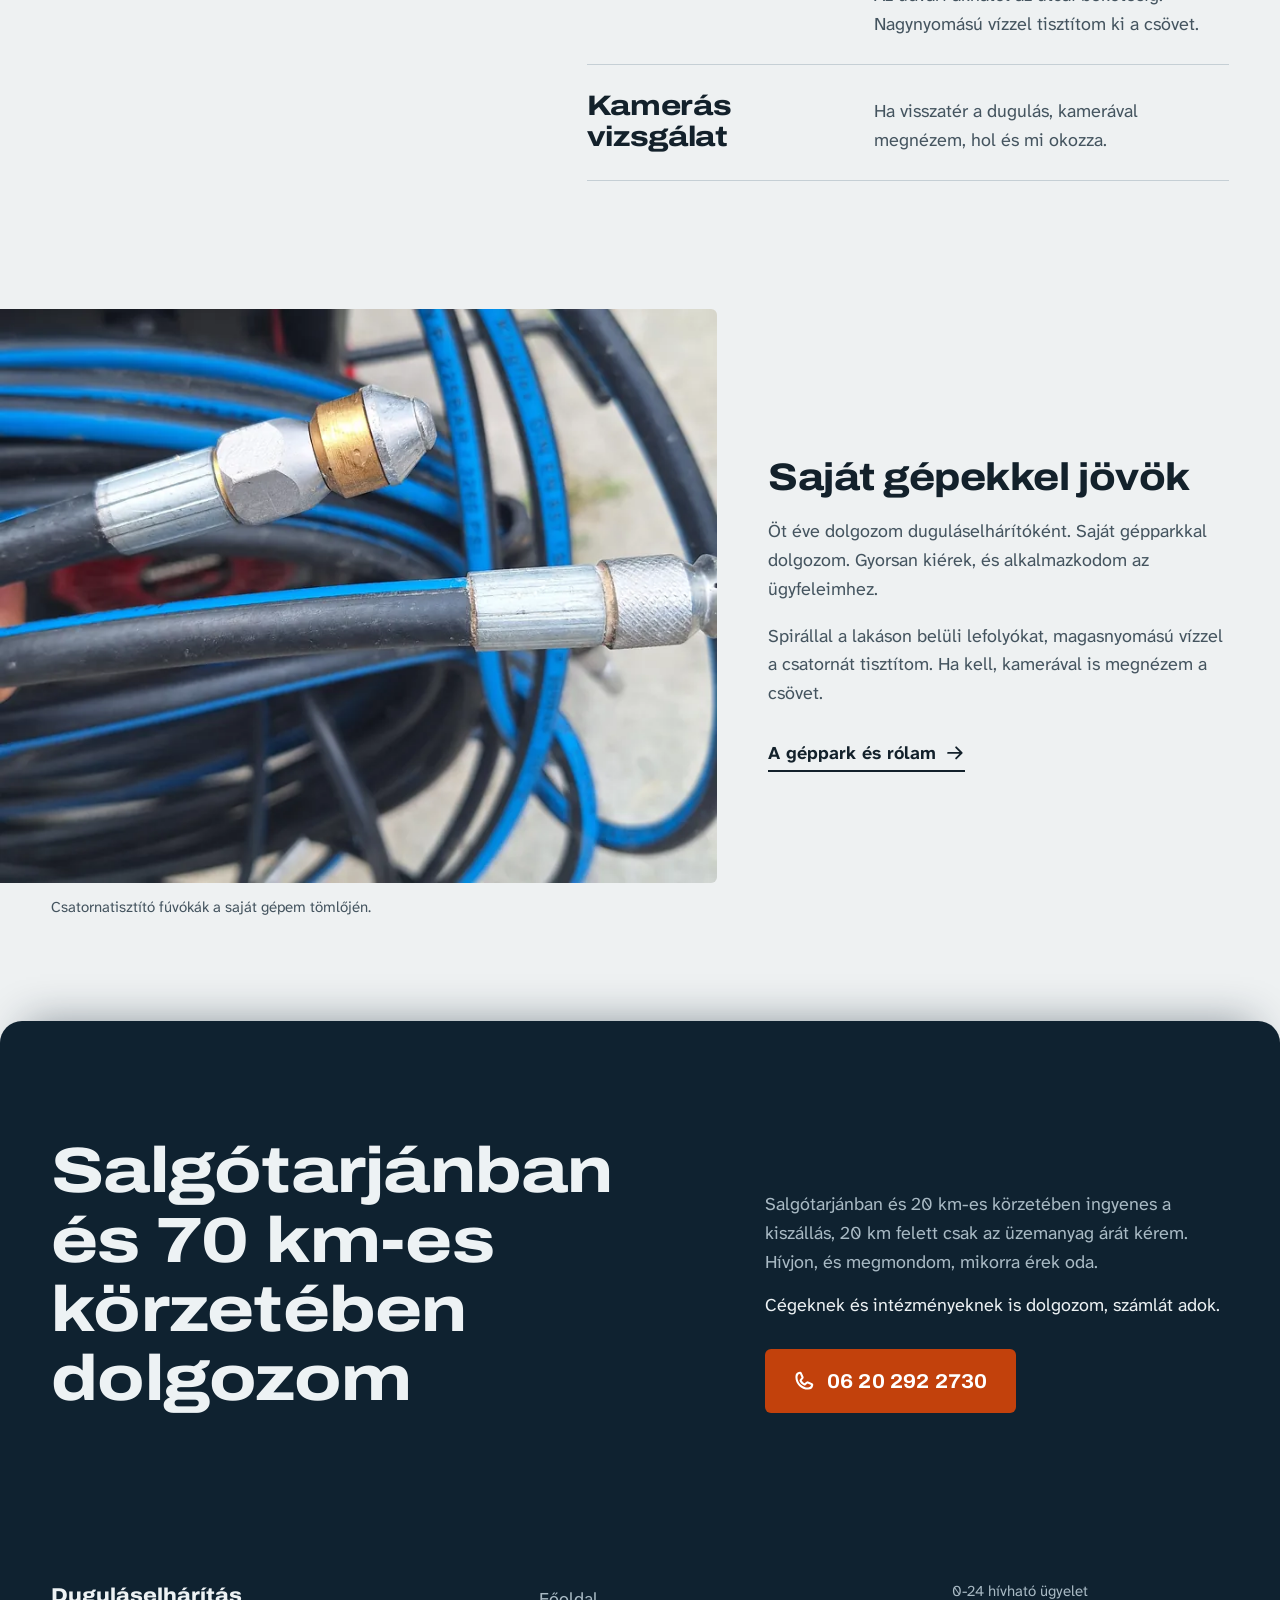
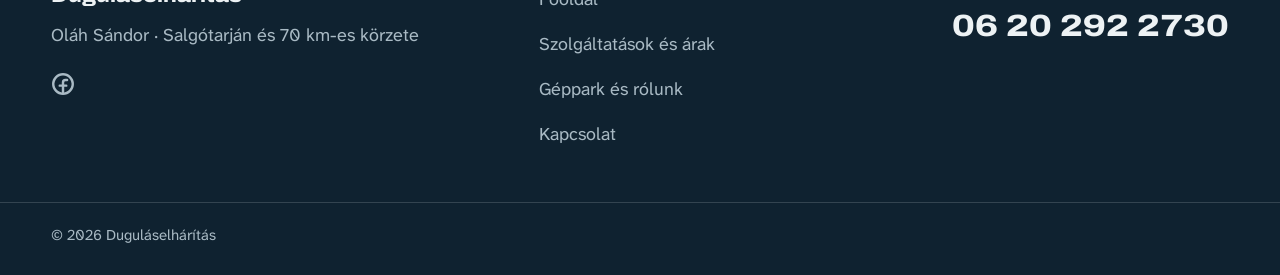
==== commit 0f127f65: "Főoldal: a településlista-mondat kikerült a terület-szekcióból (David kérése)" ====
--- a/index.html
+++ b/index.html
@@ -128,7 +128,6 @@
     <h2 id="terulet-cim" data-reveal>Salgótarjánban és 70 km-es körzetében dolgozom</h2>
     <div class="area__body" data-reveal>
       <p>Salgótarjánban és 20 km-es körzetében ingyenes a kiszállás, 20 km felett csak az üzemanyag árát kérem. Hívjon, és megmondom, mikorra érek oda.</p>
-      <p class="area__towns">Salgótarjánon kívül például Bátonyterenyére, Pásztóra, Szécsénybe, Balassagyarmatra és a környező falvakba is kimegyek, Karancslapujtőtől Kazáron át Mátranovákig.</p>
       <p class="area__b2b">Cégeknek és intézményeknek is dolgozom, számlát adok.</p>
       <a class="btn btn--accent" href="tel:+36202922730"><svg class="ico" viewBox="0 0 256 256" aria-hidden="true" focusable="false"><path fill="currentColor" d="M224,154.8l-47.09-21.11-.18-.08a19.94,19.94,0,0,0-19,1.75,13.08,13.08,0,0,0-1.12.84l-22.31,19c-13-7.05-26.43-20.37-33.49-33.21l19.06-22.66a11.76,11.76,0,0,0,.85-1.15,20,20,0,0,0,1.66-18.83,1.42,1.42,0,0,1-.08-.18L101.2,32A20.06,20.06,0,0,0,80.42,20.15,60.27,60.27,0,0,0,28,80c0,81.61,66.39,148,148,148a60.27,60.27,0,0,0,59.85-52.42A20.06,20.06,0,0,0,224,154.8ZM176,204A124.15,124.15,0,0,1,52,80,36.29,36.29,0,0,1,80.48,44.46l18.82,42L80.14,109.28a12,12,0,0,0-.86,1.16A20,20,0,0,0,78,130.08c9.42,19.28,28.83,38.56,48.31,48A20,20,0,0,0,146,176.63a11.63,11.63,0,0,0,1.11-.85l22.43-19.07,42,18.81A36.29,36.29,0,0,1,176,204Z"/></svg><span>06 20 292 2730</span></a>
     </div>
--- a/css/site.css
+++ b/css/site.css
@@ -237,7 +237,6 @@
 .area h2{font-size:clamp(2.25rem,5vw,4.5rem);font-stretch:120%;max-width:11em}
 .area__body p{color:var(--on-deep-2);margin-bottom:1.8rem;max-width:28em}
 .area__body p:has(+ p){margin-bottom:.9rem}
-.area__body .area__towns{color:var(--on-deep-2)}
 .area__body .area__b2b{color:var(--on-deep)}
 .area + .site-foot{padding-top:24px}
 @media (max-width:899px){.area__grid{grid-template-columns:1fr}.area{padding-bottom:36px}}
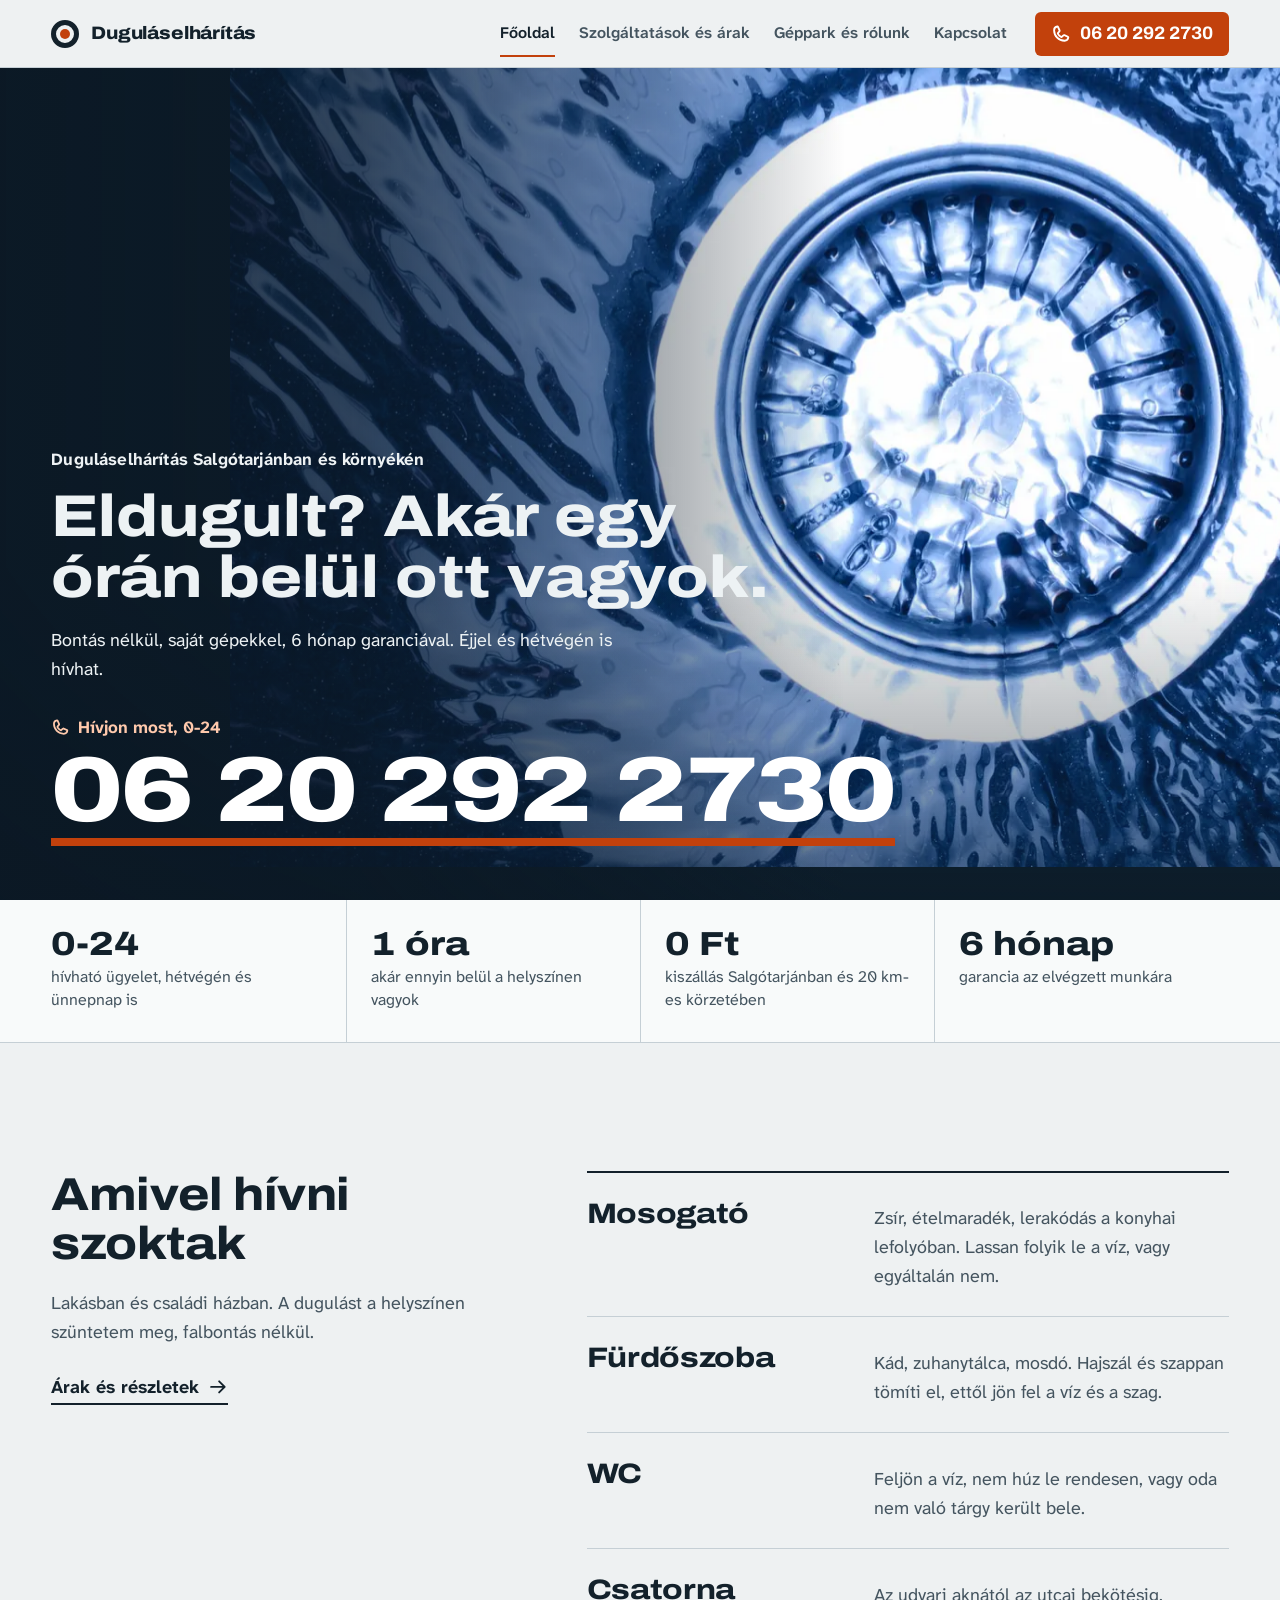
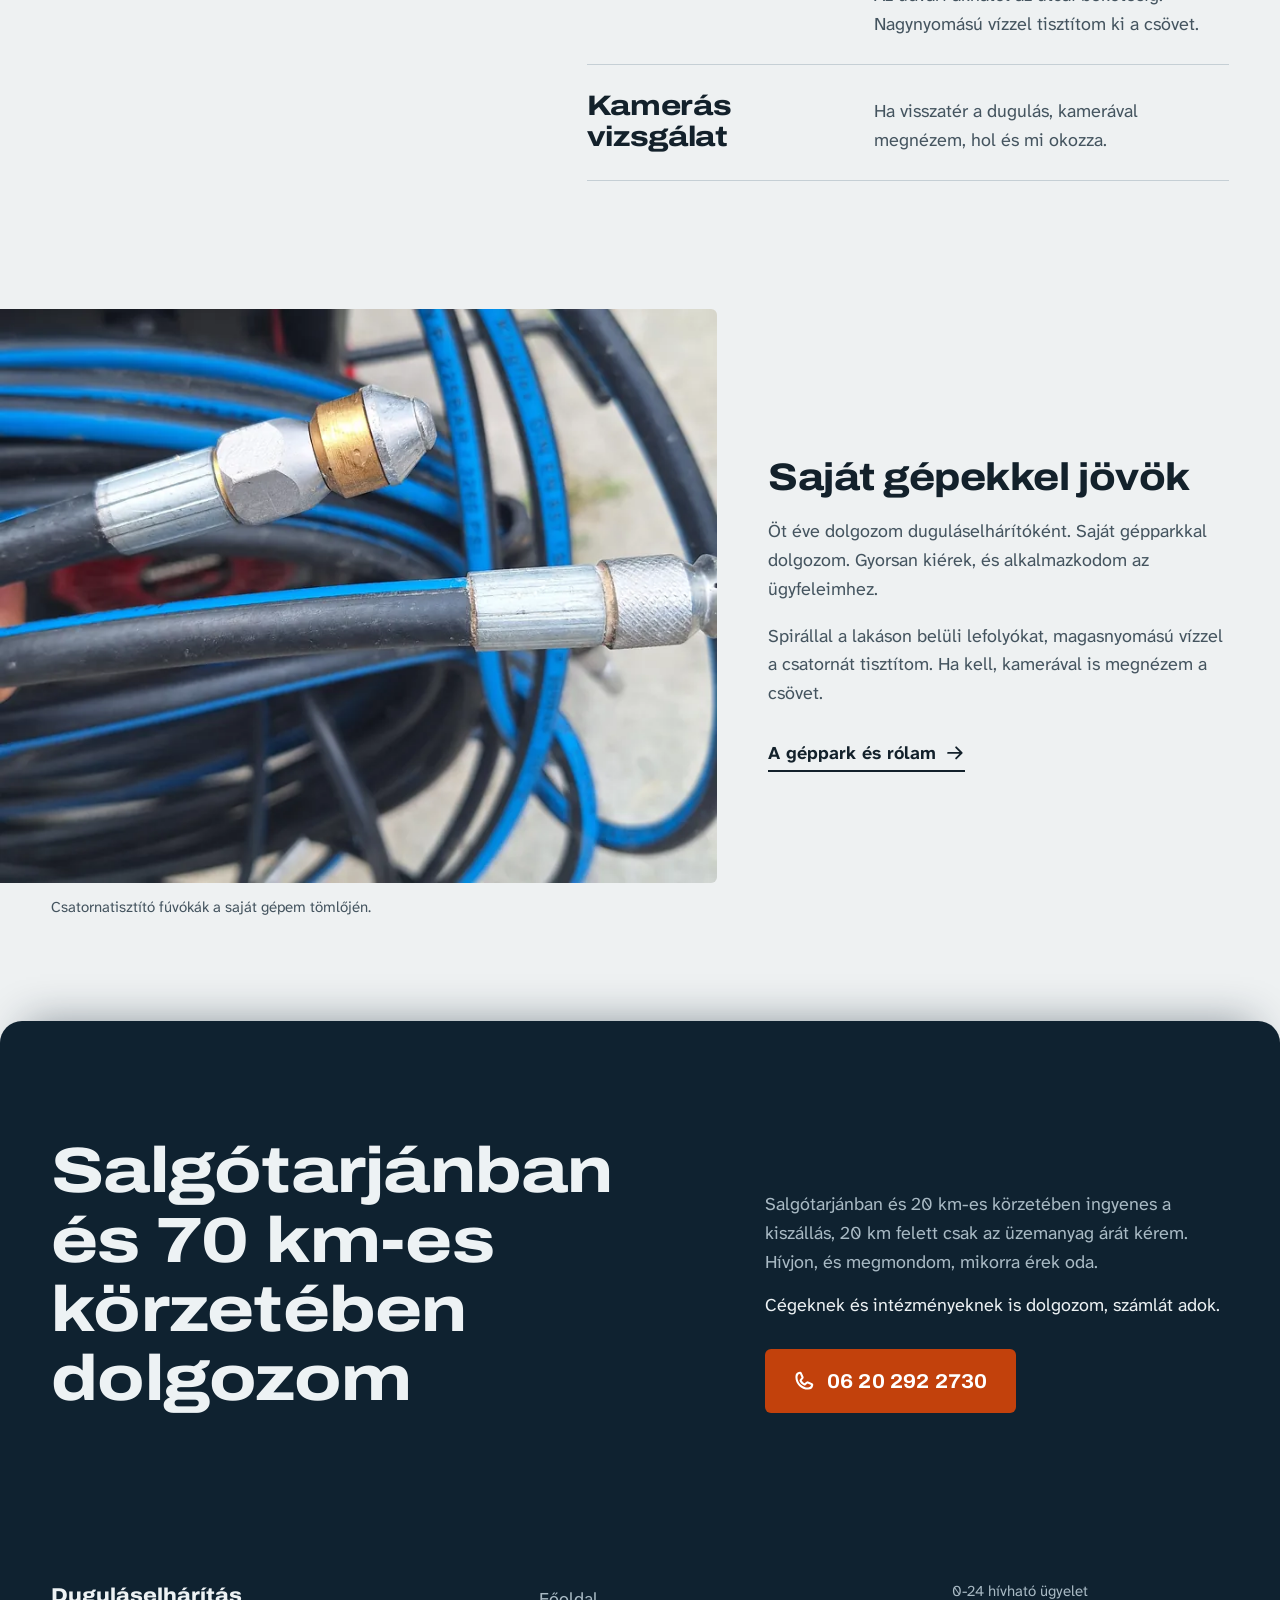
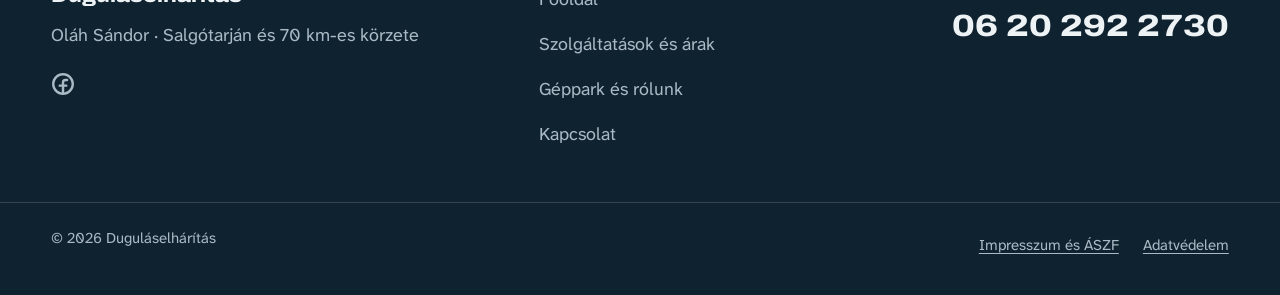
==== commit ea6254a7: "Jogi oldalak: Általános Szerződési Feltételek (aszf.html, a szolgáltatói adatok blokkja #impresszum " ====
--- a/index.html
+++ b/index.html
@@ -25,7 +25,7 @@
 <link rel="apple-touch-icon" href="apple-touch-icon.png">
 <link rel="preload" href="fonts/archivo-latin.woff2" as="font" type="font/woff2">
 <link rel="stylesheet" href="js/vendor/lenis.css">
-<link rel="stylesheet" href="css/site.css?v=3">
+<link rel="stylesheet" href="css/site.css?v=4">
 <script>document.documentElement.classList.add('js')</script>
 <script type="application/ld+json">{"@context":"https://schema.org","@graph":[{"@type":"Plumber","@id":"/#vallalkozas","name":"Duguláselhárítás","founder":{"@type":"Person","name":"Oláh Sándor"},"telephone":"+36202922730","address":{"@type":"PostalAddress","addressLocality":"Salgótarján","addressRegion":"Nógrád","addressCountry":"HU"},"geo":{"@type":"GeoCoordinates","latitude":48.09607,"longitude":19.80056},"areaServed":[{"@type":"City","name":"Salgótarján"},{"@type":"City","name":"Bátonyterenye"},{"@type":"City","name":"Pásztó"},{"@type":"City","name":"Szécsény"},{"@type":"City","name":"Balassagyarmat"},{"@type":"City","name":"Rétság"},{"@type":"AdministrativeArea","name":"Nógrád vármegye"},{"@type":"GeoCircle","geoMidpoint":{"@type":"GeoCoordinates","latitude":48.09607,"longitude":19.80056},"geoRadius":70000}],"sameAs":["https://www.facebook.com/profile.php?id=61581115711203"],"openingHoursSpecification":{"@type":"OpeningHoursSpecification","dayOfWeek":["Monday","Tuesday","Wednesday","Thursday","Friday","Saturday","Sunday"],"opens":"00:00","closes":"23:59"},"priceRange":"5 000-75 000 Ft","currenciesAccepted":"HUF","hasOfferCatalog":{"@type":"OfferCatalog","name":"Duguláselhárítás és csatornatisztítás","itemListElement":[{"@type":"Offer","itemOffered":{"@type":"Service","@id":"/#szolg-mosogato","name":"Mosogató-duguláselhárítás","description":"Konyhai lefolyó, szifon, a fali bekötésig."},"priceSpecification":{"@type":"PriceSpecification","priceCurrency":"HUF","minPrice":25000,"maxPrice":35000}},{"@type":"Offer","itemOffered":{"@type":"Service","@id":"/#szolg-furdo","name":"Fürdőszobai duguláselhárítás","description":"Kád, zuhanytálca, mosdó, padlóösszefolyó."},"priceSpecification":{"@type":"PriceSpecification","priceCurrency":"HUF","minPrice":25000,"maxPrice":35000}},{"@type":"Offer","itemOffered":{"@type":"Service","@id":"/#szolg-wc","name":"WC-duguláselhárítás","description":"Feljövő víz, rossz lehúzás, beleesett tárgy."},"priceSpecification":{"@type":"PriceSpecification","priceCurrency":"HUF","minPrice":30000,"maxPrice":45000}},{"@type":"Offer","itemOffered":{"@type":"Service","@id":"/#szolg-woma","name":"Woma-csatornatisztítás","description":"Nagynyomású vízzel, a lerakódást is kimossa a cső faláról."},"priceSpecification":{"@type":"PriceSpecification","priceCurrency":"HUF","minPrice":50000,"maxPrice":75000}},{"@type":"Offer","itemOffered":{"@type":"Service","@id":"/#szolg-kamera","name":"Szennyvízcsatorna-kamerázás","description":"Megmutatja, hol és mi okozza a dugulást."},"priceSpecification":{"@type":"PriceSpecification","priceCurrency":"HUF","minPrice":5000}}]}},{"@type":"WebSite","@id":"/#website","name":"Duguláselhárítás","inLanguage":"hu","publisher":{"@id":"/#vallalkozas"}},{"@type":"WebPage","@id":"/#webpage","name":"Duguláselhárítás Salgótarján 0-24 · Oláh Sándor","inLanguage":"hu","isPartOf":{"@id":"/#website"},"about":{"@id":"/#vallalkozas"}}]}</script>
 </head>
@@ -144,7 +144,7 @@
     <ul class="site-foot__nav"><li><a href="index.html">Főoldal</a></li><li><a href="arak.html">Szolgáltatások és árak</a></li><li><a href="rolunk.html">Géppark és rólunk</a></li><li><a href="kapcsolat.html">Kapcsolat</a></li></ul>
     <div class="site-foot__call"><span>0-24 hívható ügyelet</span><a class="site-foot__tel" href="tel:+36202922730">06 20 292 2730</a></div>
   </div>
-  <div class="wrap site-foot__base"><p>© 2026 Duguláselhárítás</p></div>
+  <div class="wrap site-foot__base"><p>© 2026 Duguláselhárítás</p><ul class="site-foot__legal" aria-label="Jogi tudnivalók"><li><a href="aszf.html#impresszum">Impresszum és ÁSZF</a></li><li><a href="adatvedelem.html">Adatvédelem</a></li></ul></div>
 </footer>
 <nav class="callbar-wrap" aria-label="Gyors hívás"><a class="callbar" href="tel:+36202922730"><svg class="ico" viewBox="0 0 256 256" aria-hidden="true" focusable="false"><path fill="currentColor" d="M224,154.8l-47.09-21.11-.18-.08a19.94,19.94,0,0,0-19,1.75,13.08,13.08,0,0,0-1.12.84l-22.31,19c-13-7.05-26.43-20.37-33.49-33.21l19.06-22.66a11.76,11.76,0,0,0,.85-1.15,20,20,0,0,0,1.66-18.83,1.42,1.42,0,0,1-.08-.18L101.2,32A20.06,20.06,0,0,0,80.42,20.15,60.27,60.27,0,0,0,28,80c0,81.61,66.39,148,148,148a60.27,60.27,0,0,0,59.85-52.42A20.06,20.06,0,0,0,224,154.8ZM176,204A124.15,124.15,0,0,1,52,80,36.29,36.29,0,0,1,80.48,44.46l18.82,42L80.14,109.28a12,12,0,0,0-.86,1.16A20,20,0,0,0,78,130.08c9.42,19.28,28.83,38.56,48.31,48A20,20,0,0,0,146,176.63a11.63,11.63,0,0,0,1.11-.85l22.43-19.07,42,18.81A36.29,36.29,0,0,1,176,204Z"/></svg><span>Hívás</span><span class="callbar__num">06 20 292 2730</span></a></nav>
 <script src="js/vendor/gsap.min.js" defer></script>
--- a/css/site.css
+++ b/css/site.css
@@ -435,6 +435,62 @@
   .details__list a{display:inline-flex;align-items:center;min-height:44px}
 }
 
+/* ======================= JOGI OLDALAK (ÁSZF, adatvédelem) ======================= */
+/* lábléc alsó sora: © bal, jogi linkek jobb */
+.site-foot__base{display:flex;flex-wrap:wrap;justify-content:space-between;align-items:center;gap:8px 32px}
+.site-foot__legal{list-style:none;margin:0;padding:0;display:flex;flex-wrap:wrap;gap:4px 24px}
+.site-foot__legal a{display:inline-flex;align-items:center;min-height:44px;color:var(--on-deep-2);text-decoration:underline;text-underline-offset:3px;text-decoration-thickness:1px}
+.site-foot__legal a:hover,.site-foot__legal a[aria-current="page"]{color:var(--on-deep)}
+
+.lhead{padding:clamp(56px,8vw,112px) 0 clamp(32px,4vw,56px);border-bottom:1px solid var(--line)}
+.lhead h1{font-size:clamp(2.25rem,5vw,4.5rem);font-stretch:118%;max-width:14em}
+.lhead .kicker{color:var(--accent)}
+.lhead__meta{margin:1.4rem 0 0;font-weight:700}
+.lhead__lead{max-width:38em;margin-top:.8rem;color:var(--ink-2);font-size:clamp(1.125rem,1.4vw,1.25rem)}
+
+.legal{padding:clamp(48px,6vw,88px) 0 clamp(72px,9vw,128px)}
+.legal__grid{display:grid;grid-template-columns:minmax(0,4fr) minmax(0,8fr);gap:clamp(32px,6vw,96px);align-items:start}
+.legal__toc{position:sticky;top:calc(var(--head-h) + 32px);max-height:calc(100svh - var(--head-h) - 64px);overflow-y:auto;overscroll-behavior:contain}
+.legal__toc-title{font-family:var(--f-display);font-stretch:112%;font-weight:760;font-size:1.25rem;margin:0 0 .6rem}
+.legal__toc ol{list-style:none;margin:0;padding:0;border-top:2px solid var(--ink)}
+.legal__toc li{border-bottom:1px solid var(--line)}
+.legal__toc a{display:block;padding:9px 0;font-size:1rem;line-height:1.4;text-decoration:none;color:var(--ink-2)}
+.legal__toc a:hover{color:var(--ink)}
+.legal__doc{max-width:34em;overflow-wrap:anywhere}
+.legal__doc h2{font-size:clamp(1.5rem,2.4vw,2rem);font-stretch:114%;margin:clamp(48px,5vw,72px) 0 1rem;padding-top:16px;border-top:2px solid var(--ink)}
+.legal__doc h2:first-child{margin-top:0}
+.legal__doc h3{font-size:clamp(1.2rem,1.6vw,1.375rem);font-stretch:110%;margin:2rem 0 .6rem}
+.legal__doc p,.legal__doc li,.legal__doc dd{color:var(--ink)}
+.legal__doc a{color:var(--ink);font-weight:700;text-underline-offset:3px}
+.legal__doc a:hover{color:var(--accent-hi)}
+.lg-np{display:grid;grid-template-columns:3.4em minmax(0,1fr);column-gap:4px}
+.lg-n{font-family:var(--f-display);font-stretch:108%;font-weight:760;font-variant-numeric:tabular-nums;color:var(--ink-2)}
+.lg-ul{margin:0 0 1em;padding-left:1.3em}
+.lg-ul li{margin-bottom:.45em;padding-left:.2em}
+.lg-ul li::marker{color:var(--accent)}
+.lg-dl{margin:0 0 1.2em}
+.lg-dl div{display:grid;grid-template-columns:11em minmax(0,1fr);gap:16px;padding:12px 0;border-bottom:1px solid var(--line)}
+.lg-dl dt{font-weight:700}
+.lg-dl dd{margin:0}
+/* élesítés előtt kitöltendő helyek: feltűnő, hogy ne maradjon benne észrevétlenül */
+mark.todo{background:#FFE066;color:var(--ink);padding:.05em .3em;border-radius:3px;box-decoration-break:clone;-webkit-box-decoration-break:clone;
+  box-shadow:0 0 0 1px #C9A400 inset;font-weight:700}
+/* nyilatkozatminta: keretes, kitölthető lap */
+.lg-annex{margin-top:clamp(48px,5vw,72px);background:var(--sheet);border:2px solid var(--ink);border-radius:var(--r);padding:clamp(20px,3.4vw,44px)}
+.legal__doc .lg-annex h2{margin-top:0;padding-top:0;border-top:0}
+.lg-fill{margin:0;padding:18px 0 6px;border-bottom:1px dashed var(--ink-2)}
+.lg-fill:last-child{margin-bottom:0}
+@media (max-width:899px){
+  .legal__grid{grid-template-columns:1fr}
+  .legal__toc{position:static;max-height:none;overflow:visible}
+  .legal__toc a{display:flex;align-items:center;min-height:44px;padding:6px 0}
+  .lg-dl div{grid-template-columns:1fr;gap:2px}
+  .lg-np{display:block}
+  .lg-n{margin-right:.3em}
+  .site-foot__base{flex-direction:column;align-items:flex-start}
+  .site-foot__legal a{font-size:1rem}
+}
+
 /* ---- mozgás csökkentve: semmi nem úszik ---- */
 @media (prefers-reduced-motion:reduce){
   .rv,.js .hero .hin{opacity:1!important;transform:none!important;transition:none!important}
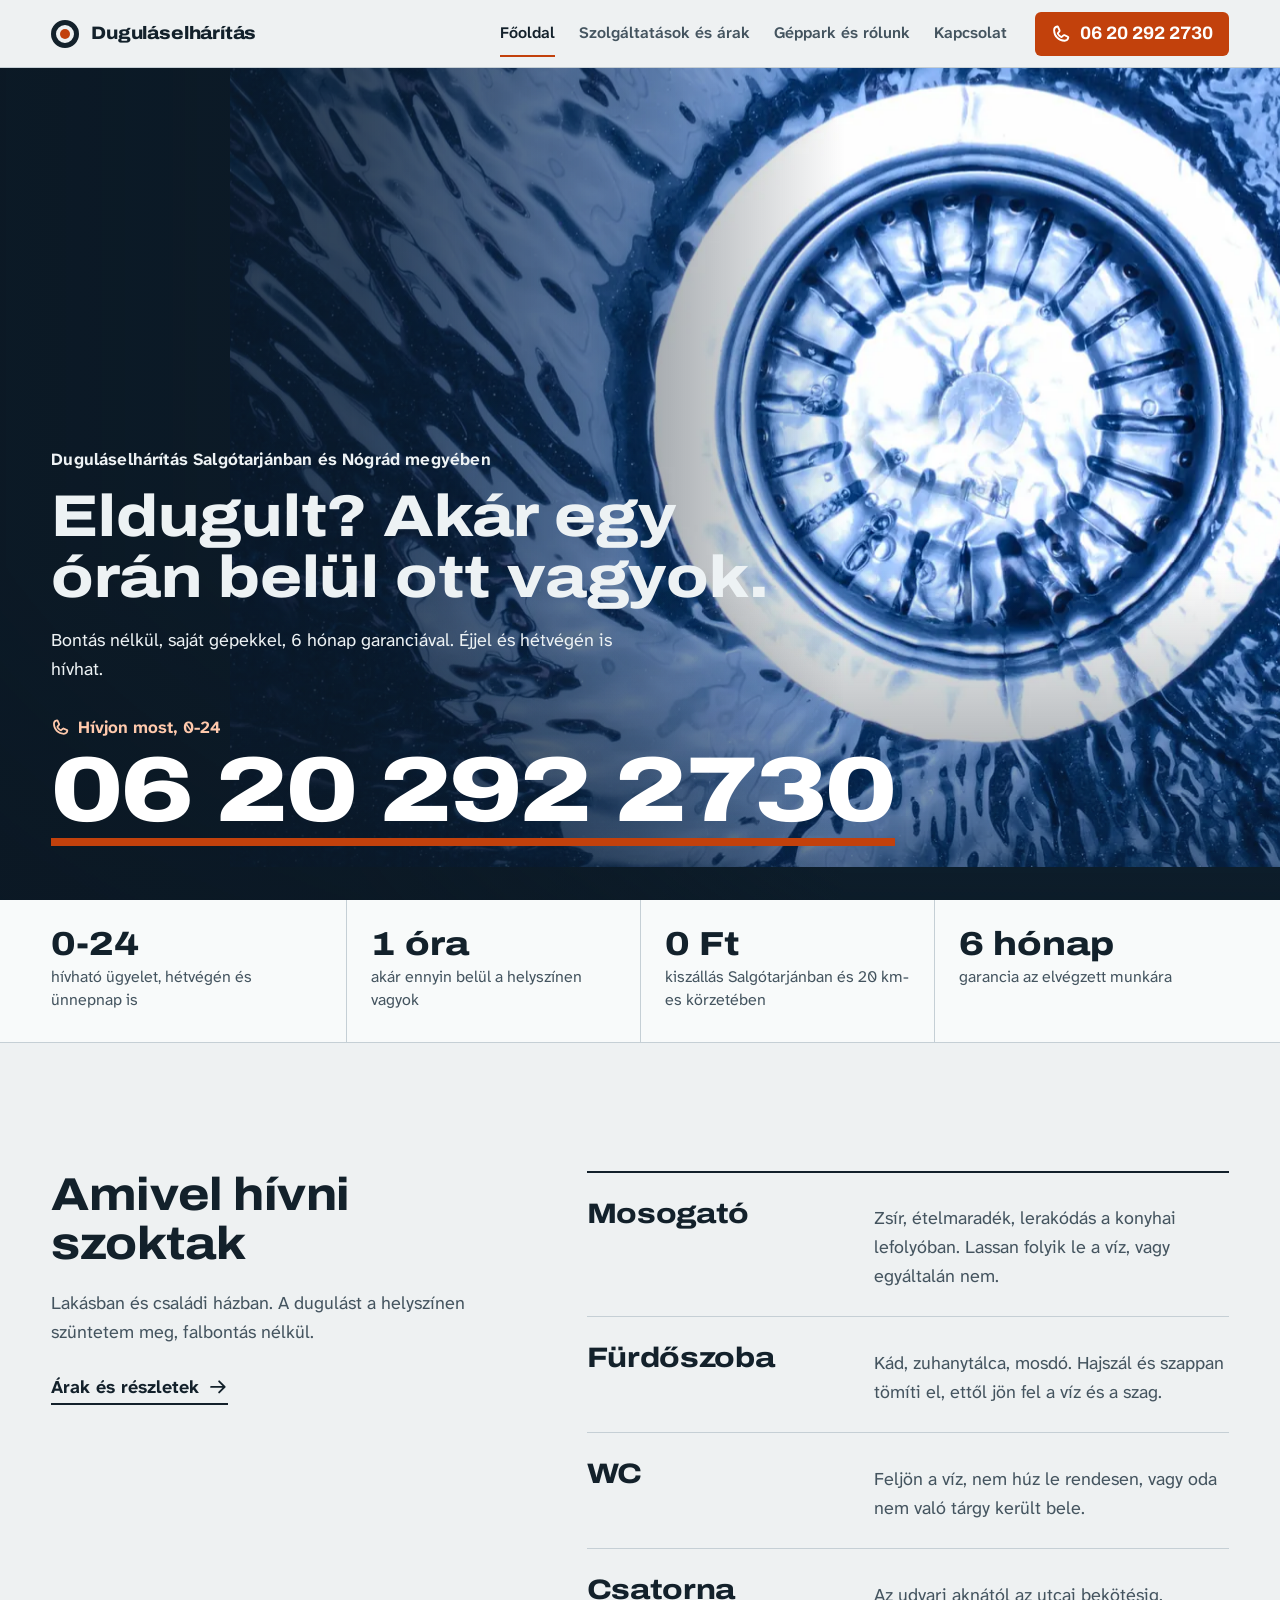
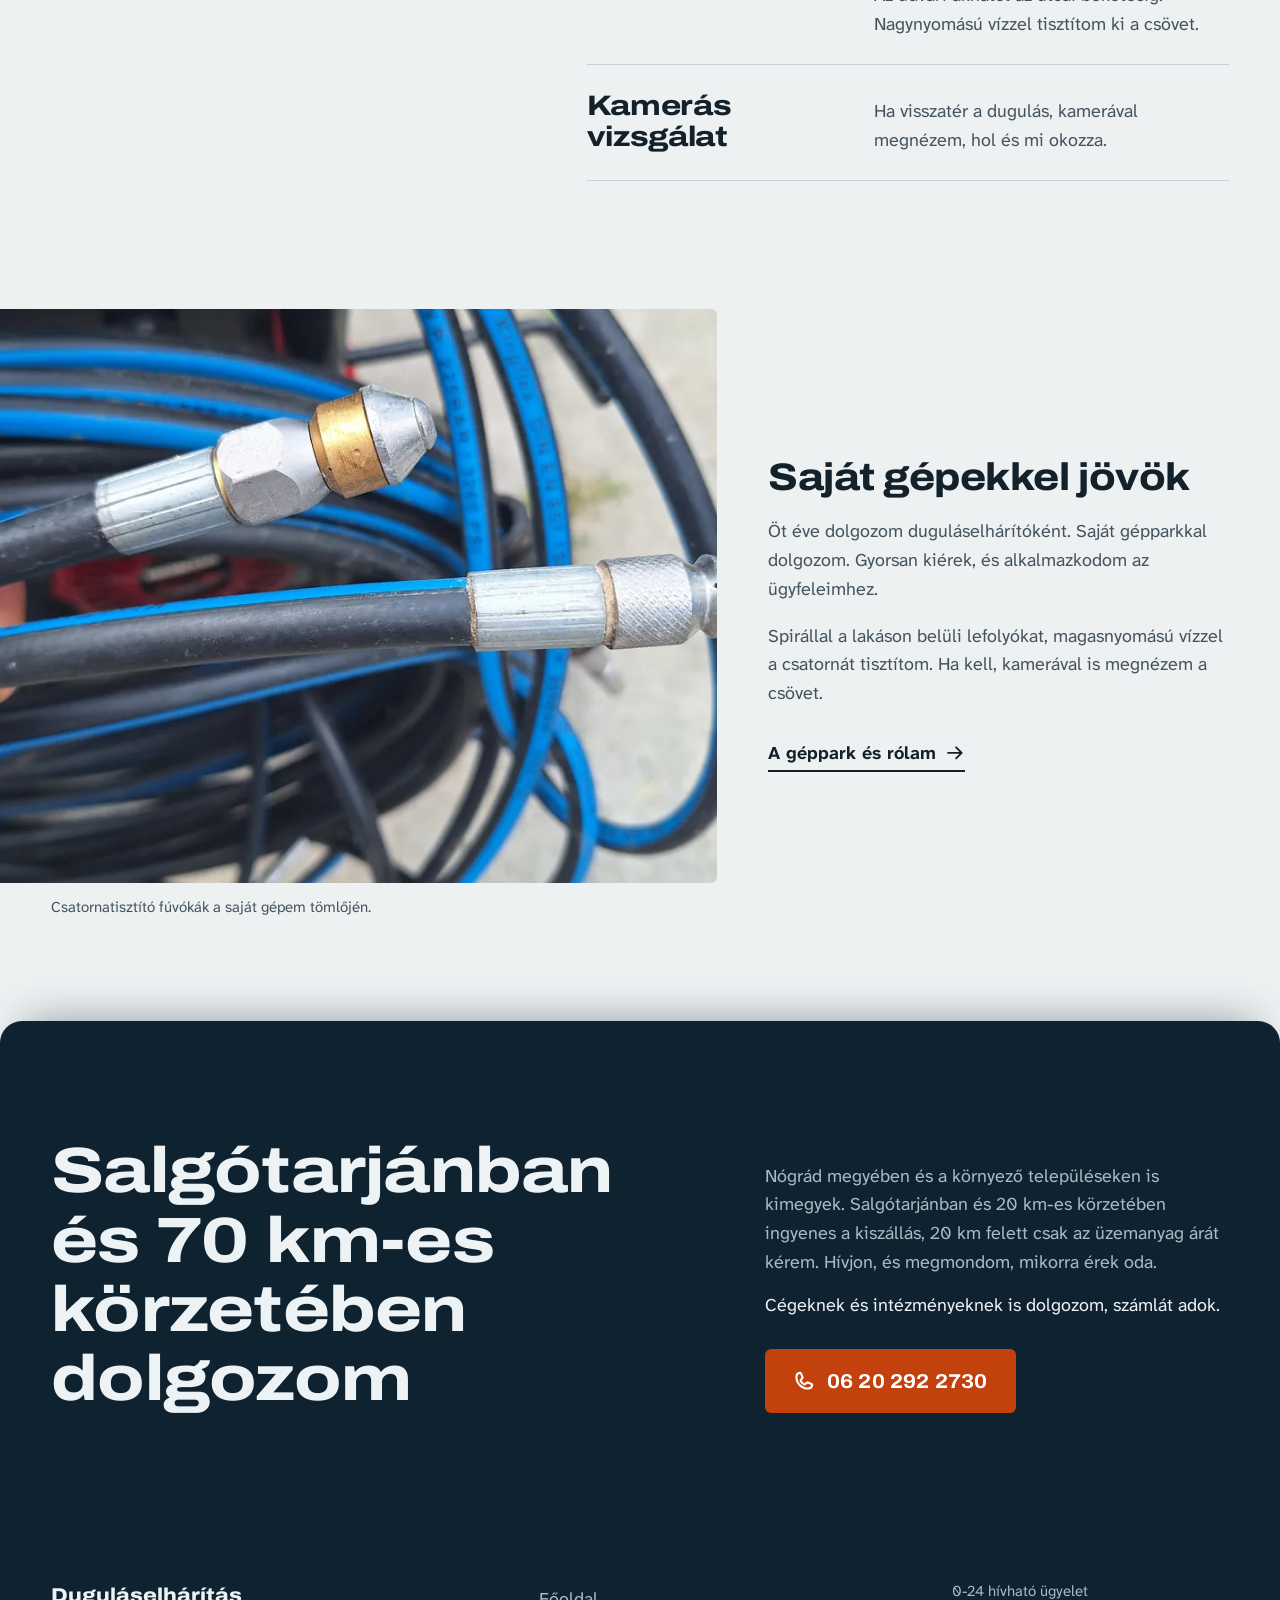
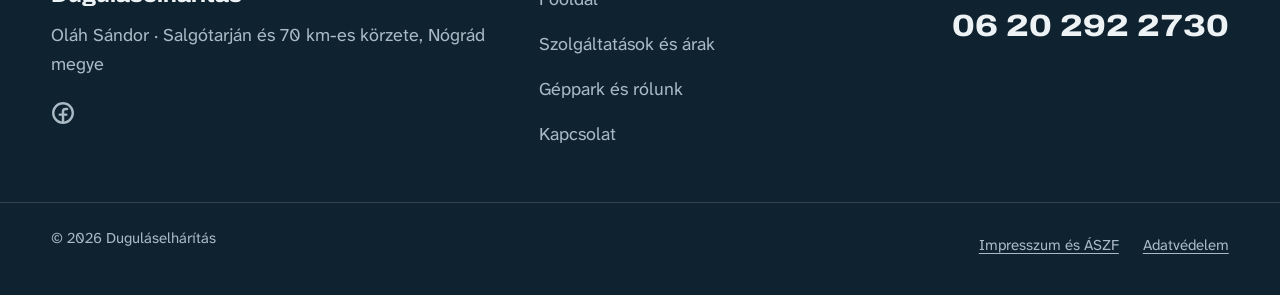
==== commit 2b031317: "SEO: Nógrád megye kulcsszó (title, description, kicker, terület-mondat, lábléc/Kapcsolat terület); t" ====
--- a/index.html
+++ b/index.html
@@ -3,8 +3,9 @@
 <head>
 <meta charset="utf-8">
 <meta name="viewport" content="width=device-width, initial-scale=1">
-<title>Duguláselhárítás Salgótarján 0-24 · Oláh Sándor</title>
-<meta name="description" content="Duguláselhárítás Salgótarjánban és 70 km-es körzetében, 0-24. Bontás nélkül, 6 hónap garanciával, 20 km-en belül ingyenes kiszállás. Hívjon most">
+<title>Duguláselhárítás Salgótarján, Nógrád megye 0-24 · Oláh Sándor</title>
+<meta name="description" content="Duguláselhárítás Salgótarjánban és Nógrád megyében, 0-24. Bontás nélkül, 6 hónap garanciával, 20 km-en belül ingyenes kiszállás.">
+<link rel="canonical" href="https://dugulaselharitasnograd.hu/">
 <meta name="theme-color" content="#13212B">
 <meta name="geo.region" content="HU-NO">
 <meta name="geo.placename" content="Salgótarján">
@@ -13,9 +14,10 @@
 <meta property="og:type" content="website">
 <meta property="og:locale" content="hu_HU">
 <meta property="og:site_name" content="Duguláselhárítás">
-<meta property="og:title" content="Duguláselhárítás Salgótarján 0-24 · Oláh Sándor">
-<meta property="og:description" content="Duguláselhárítás Salgótarjánban és 70 km-es körzetében, 0-24. Bontás nélkül, 6 hónap garanciával, 20 km-en belül ingyenes kiszállás. Hívjon most">
-<meta property="og:image" content="media/og-cover.jpg">
+<meta property="og:title" content="Duguláselhárítás Salgótarján, Nógrád megye 0-24 · Oláh Sándor">
+<meta property="og:description" content="Duguláselhárítás Salgótarjánban és Nógrád megyében, 0-24. Bontás nélkül, 6 hónap garanciával, 20 km-en belül ingyenes kiszállás.">
+<meta property="og:url" content="https://dugulaselharitasnograd.hu/">
+<meta property="og:image" content="https://dugulaselharitasnograd.hu/media/og-cover.jpg">
 <meta property="og:image:width" content="1200">
 <meta property="og:image:height" content="630">
 <meta property="og:image:alt" content="Oláh Sándor magasnyomású csatornatisztító gépe">
@@ -27,7 +29,7 @@
 <link rel="stylesheet" href="js/vendor/lenis.css">
 <link rel="stylesheet" href="css/site.css?v=4">
 <script>document.documentElement.classList.add('js')</script>
-<script type="application/ld+json">{"@context":"https://schema.org","@graph":[{"@type":"Plumber","@id":"/#vallalkozas","name":"Duguláselhárítás","founder":{"@type":"Person","name":"Oláh Sándor"},"telephone":"+36202922730","address":{"@type":"PostalAddress","addressLocality":"Salgótarján","addressRegion":"Nógrád","addressCountry":"HU"},"geo":{"@type":"GeoCoordinates","latitude":48.09607,"longitude":19.80056},"areaServed":[{"@type":"City","name":"Salgótarján"},{"@type":"City","name":"Bátonyterenye"},{"@type":"City","name":"Pásztó"},{"@type":"City","name":"Szécsény"},{"@type":"City","name":"Balassagyarmat"},{"@type":"City","name":"Rétság"},{"@type":"AdministrativeArea","name":"Nógrád vármegye"},{"@type":"GeoCircle","geoMidpoint":{"@type":"GeoCoordinates","latitude":48.09607,"longitude":19.80056},"geoRadius":70000}],"sameAs":["https://www.facebook.com/profile.php?id=61581115711203"],"openingHoursSpecification":{"@type":"OpeningHoursSpecification","dayOfWeek":["Monday","Tuesday","Wednesday","Thursday","Friday","Saturday","Sunday"],"opens":"00:00","closes":"23:59"},"priceRange":"5 000-75 000 Ft","currenciesAccepted":"HUF","hasOfferCatalog":{"@type":"OfferCatalog","name":"Duguláselhárítás és csatornatisztítás","itemListElement":[{"@type":"Offer","itemOffered":{"@type":"Service","@id":"/#szolg-mosogato","name":"Mosogató-duguláselhárítás","description":"Konyhai lefolyó, szifon, a fali bekötésig."},"priceSpecification":{"@type":"PriceSpecification","priceCurrency":"HUF","minPrice":25000,"maxPrice":35000}},{"@type":"Offer","itemOffered":{"@type":"Service","@id":"/#szolg-furdo","name":"Fürdőszobai duguláselhárítás","description":"Kád, zuhanytálca, mosdó, padlóösszefolyó."},"priceSpecification":{"@type":"PriceSpecification","priceCurrency":"HUF","minPrice":25000,"maxPrice":35000}},{"@type":"Offer","itemOffered":{"@type":"Service","@id":"/#szolg-wc","name":"WC-duguláselhárítás","description":"Feljövő víz, rossz lehúzás, beleesett tárgy."},"priceSpecification":{"@type":"PriceSpecification","priceCurrency":"HUF","minPrice":30000,"maxPrice":45000}},{"@type":"Offer","itemOffered":{"@type":"Service","@id":"/#szolg-woma","name":"Woma-csatornatisztítás","description":"Nagynyomású vízzel, a lerakódást is kimossa a cső faláról."},"priceSpecification":{"@type":"PriceSpecification","priceCurrency":"HUF","minPrice":50000,"maxPrice":75000}},{"@type":"Offer","itemOffered":{"@type":"Service","@id":"/#szolg-kamera","name":"Szennyvízcsatorna-kamerázás","description":"Megmutatja, hol és mi okozza a dugulást."},"priceSpecification":{"@type":"PriceSpecification","priceCurrency":"HUF","minPrice":5000}}]}},{"@type":"WebSite","@id":"/#website","name":"Duguláselhárítás","inLanguage":"hu","publisher":{"@id":"/#vallalkozas"}},{"@type":"WebPage","@id":"/#webpage","name":"Duguláselhárítás Salgótarján 0-24 · Oláh Sándor","inLanguage":"hu","isPartOf":{"@id":"/#website"},"about":{"@id":"/#vallalkozas"}}]}</script>
+<script type="application/ld+json">{"@context":"https://schema.org","@graph":[{"@type":"Plumber","@id":"https://dugulaselharitasnograd.hu/#vallalkozas","name":"Duguláselhárítás","founder":{"@type":"Person","name":"Oláh Sándor"},"telephone":"+36202922730","url":"https://dugulaselharitasnograd.hu/","image":"https://dugulaselharitasnograd.hu/media/og-cover.jpg","logo":"https://dugulaselharitasnograd.hu/apple-touch-icon.png","address":{"@type":"PostalAddress","addressLocality":"Salgótarján","addressRegion":"Nógrád","addressCountry":"HU"},"geo":{"@type":"GeoCoordinates","latitude":48.09607,"longitude":19.80056},"areaServed":[{"@type":"City","name":"Salgótarján"},{"@type":"City","name":"Bátonyterenye"},{"@type":"City","name":"Pásztó"},{"@type":"City","name":"Szécsény"},{"@type":"City","name":"Balassagyarmat"},{"@type":"City","name":"Rétság"},{"@type":"AdministrativeArea","name":"Nógrád vármegye"},{"@type":"GeoCircle","geoMidpoint":{"@type":"GeoCoordinates","latitude":48.09607,"longitude":19.80056},"geoRadius":70000}],"sameAs":["https://www.facebook.com/profile.php?id=61581115711203"],"openingHoursSpecification":{"@type":"OpeningHoursSpecification","dayOfWeek":["Monday","Tuesday","Wednesday","Thursday","Friday","Saturday","Sunday"],"opens":"00:00","closes":"23:59"},"priceRange":"5 000-75 000 Ft","currenciesAccepted":"HUF","hasOfferCatalog":{"@type":"OfferCatalog","name":"Duguláselhárítás és csatornatisztítás","itemListElement":[{"@type":"Offer","itemOffered":{"@type":"Service","@id":"https://dugulaselharitasnograd.hu/#szolg-mosogato","name":"Mosogató-duguláselhárítás","description":"Konyhai lefolyó, szifon, a fali bekötésig."},"priceSpecification":{"@type":"PriceSpecification","priceCurrency":"HUF","minPrice":25000,"maxPrice":35000}},{"@type":"Offer","itemOffered":{"@type":"Service","@id":"https://dugulaselharitasnograd.hu/#szolg-furdo","name":"Fürdőszobai duguláselhárítás","description":"Kád, zuhanytálca, mosdó, padlóösszefolyó."},"priceSpecification":{"@type":"PriceSpecification","priceCurrency":"HUF","minPrice":25000,"maxPrice":35000}},{"@type":"Offer","itemOffered":{"@type":"Service","@id":"https://dugulaselharitasnograd.hu/#szolg-wc","name":"WC-duguláselhárítás","description":"Feljövő víz, rossz lehúzás, beleesett tárgy."},"priceSpecification":{"@type":"PriceSpecification","priceCurrency":"HUF","minPrice":30000,"maxPrice":45000}},{"@type":"Offer","itemOffered":{"@type":"Service","@id":"https://dugulaselharitasnograd.hu/#szolg-woma","name":"Woma-csatornatisztítás","description":"Nagynyomású vízzel, a lerakódást is kimossa a cső faláról."},"priceSpecification":{"@type":"PriceSpecification","priceCurrency":"HUF","minPrice":50000,"maxPrice":75000}},{"@type":"Offer","itemOffered":{"@type":"Service","@id":"https://dugulaselharitasnograd.hu/#szolg-kamera","name":"Szennyvízcsatorna-kamerázás","description":"Megmutatja, hol és mi okozza a dugulást."},"priceSpecification":{"@type":"PriceSpecification","priceCurrency":"HUF","minPrice":5000}}]}},{"@type":"WebSite","@id":"https://dugulaselharitasnograd.hu/#website","url":"https://dugulaselharitasnograd.hu/","name":"Duguláselhárítás","inLanguage":"hu","publisher":{"@id":"https://dugulaselharitasnograd.hu/#vallalkozas"}},{"@type":"WebPage","@id":"https://dugulaselharitasnograd.hu/#webpage","url":"https://dugulaselharitasnograd.hu/","name":"Duguláselhárítás Salgótarján, Nógrád megye 0-24 · Oláh Sándor","inLanguage":"hu","isPartOf":{"@id":"https://dugulaselharitasnograd.hu/#website"},"about":{"@id":"https://dugulaselharitasnograd.hu/#vallalkozas"}}]}</script>
 </head>
 <body class="page-fooldal">
 <a class="skip" href="#tartalom">Ugrás a tartalomra</a>
@@ -54,7 +56,7 @@
   </div>
   <div class="wrap hero__in">
     <h1 class="hero__title hin" id="hero-cim">
-      <span class="kicker">Duguláselhárítás Salgótarjánban és környékén</span>
+      <span class="kicker">Duguláselhárítás Salgótarjánban és Nógrád megyében</span>
       <span class="hero__main">Eldugult? Akár egy órán belül ott vagyok.</span>
     </h1>
     <p class="hero__lead hin">Bontás nélkül, saját gépekkel, 6&nbsp;hónap garanciával. Éjjel és hétvégén is hívhat.</p>
@@ -127,7 +129,7 @@
   <div class="wrap area__grid">
     <h2 id="terulet-cim" data-reveal>Salgótarjánban és 70 km-es körzetében dolgozom</h2>
     <div class="area__body" data-reveal>
-      <p>Salgótarjánban és 20 km-es körzetében ingyenes a kiszállás, 20 km felett csak az üzemanyag árát kérem. Hívjon, és megmondom, mikorra érek oda.</p>
+      <p>Nógrád megyében és a környező településeken is kimegyek. Salgótarjánban és 20 km-es körzetében ingyenes a kiszállás, 20 km felett csak az üzemanyag árát kérem. Hívjon, és megmondom, mikorra érek oda.</p>
       <p class="area__b2b">Cégeknek és intézményeknek is dolgozom, számlát adok.</p>
       <a class="btn btn--accent" href="tel:+36202922730"><svg class="ico" viewBox="0 0 256 256" aria-hidden="true" focusable="false"><path fill="currentColor" d="M224,154.8l-47.09-21.11-.18-.08a19.94,19.94,0,0,0-19,1.75,13.08,13.08,0,0,0-1.12.84l-22.31,19c-13-7.05-26.43-20.37-33.49-33.21l19.06-22.66a11.76,11.76,0,0,0,.85-1.15,20,20,0,0,0,1.66-18.83,1.42,1.42,0,0,1-.08-.18L101.2,32A20.06,20.06,0,0,0,80.42,20.15,60.27,60.27,0,0,0,28,80c0,81.61,66.39,148,148,148a60.27,60.27,0,0,0,59.85-52.42A20.06,20.06,0,0,0,224,154.8ZM176,204A124.15,124.15,0,0,1,52,80,36.29,36.29,0,0,1,80.48,44.46l18.82,42L80.14,109.28a12,12,0,0,0-.86,1.16A20,20,0,0,0,78,130.08c9.42,19.28,28.83,38.56,48.31,48A20,20,0,0,0,146,176.63a11.63,11.63,0,0,0,1.11-.85l22.43-19.07,42,18.81A36.29,36.29,0,0,1,176,204Z"/></svg><span>06 20 292 2730</span></a>
     </div>
@@ -138,7 +140,7 @@
   <div class="wrap site-foot__in">
     <div class="site-foot__brand">
       <p class="site-foot__name">Duguláselhárítás</p>
-      <p>Oláh Sándor · Salgótarján és 70 km-es körzete</p>
+      <p>Oláh Sándor · Salgótarján és 70 km-es körzete, Nógrád megye</p>
       <a class="site-foot__fb" href="https://www.facebook.com/profile.php?id=61581115711203" target="_blank" rel="noopener" aria-label="Facebook"><svg class="ico" viewBox="0 0 256 256" aria-hidden="true" focusable="false"><path fill="currentColor" d="M128,20A108,108,0,1,0,236,128,108.12,108.12,0,0,0,128,20Zm12,191.13V156h20a12,12,0,0,0,0-24H140V112a12,12,0,0,1,12-12h16a12,12,0,0,0,0-24H152a36,36,0,0,0-36,36v20H96a12,12,0,0,0,0,24h20v55.13a84,84,0,1,1,24,0Z"/></svg></a>
     </div>
     <ul class="site-foot__nav"><li><a href="index.html">Főoldal</a></li><li><a href="arak.html">Szolgáltatások és árak</a></li><li><a href="rolunk.html">Géppark és rólunk</a></li><li><a href="kapcsolat.html">Kapcsolat</a></li></ul>
